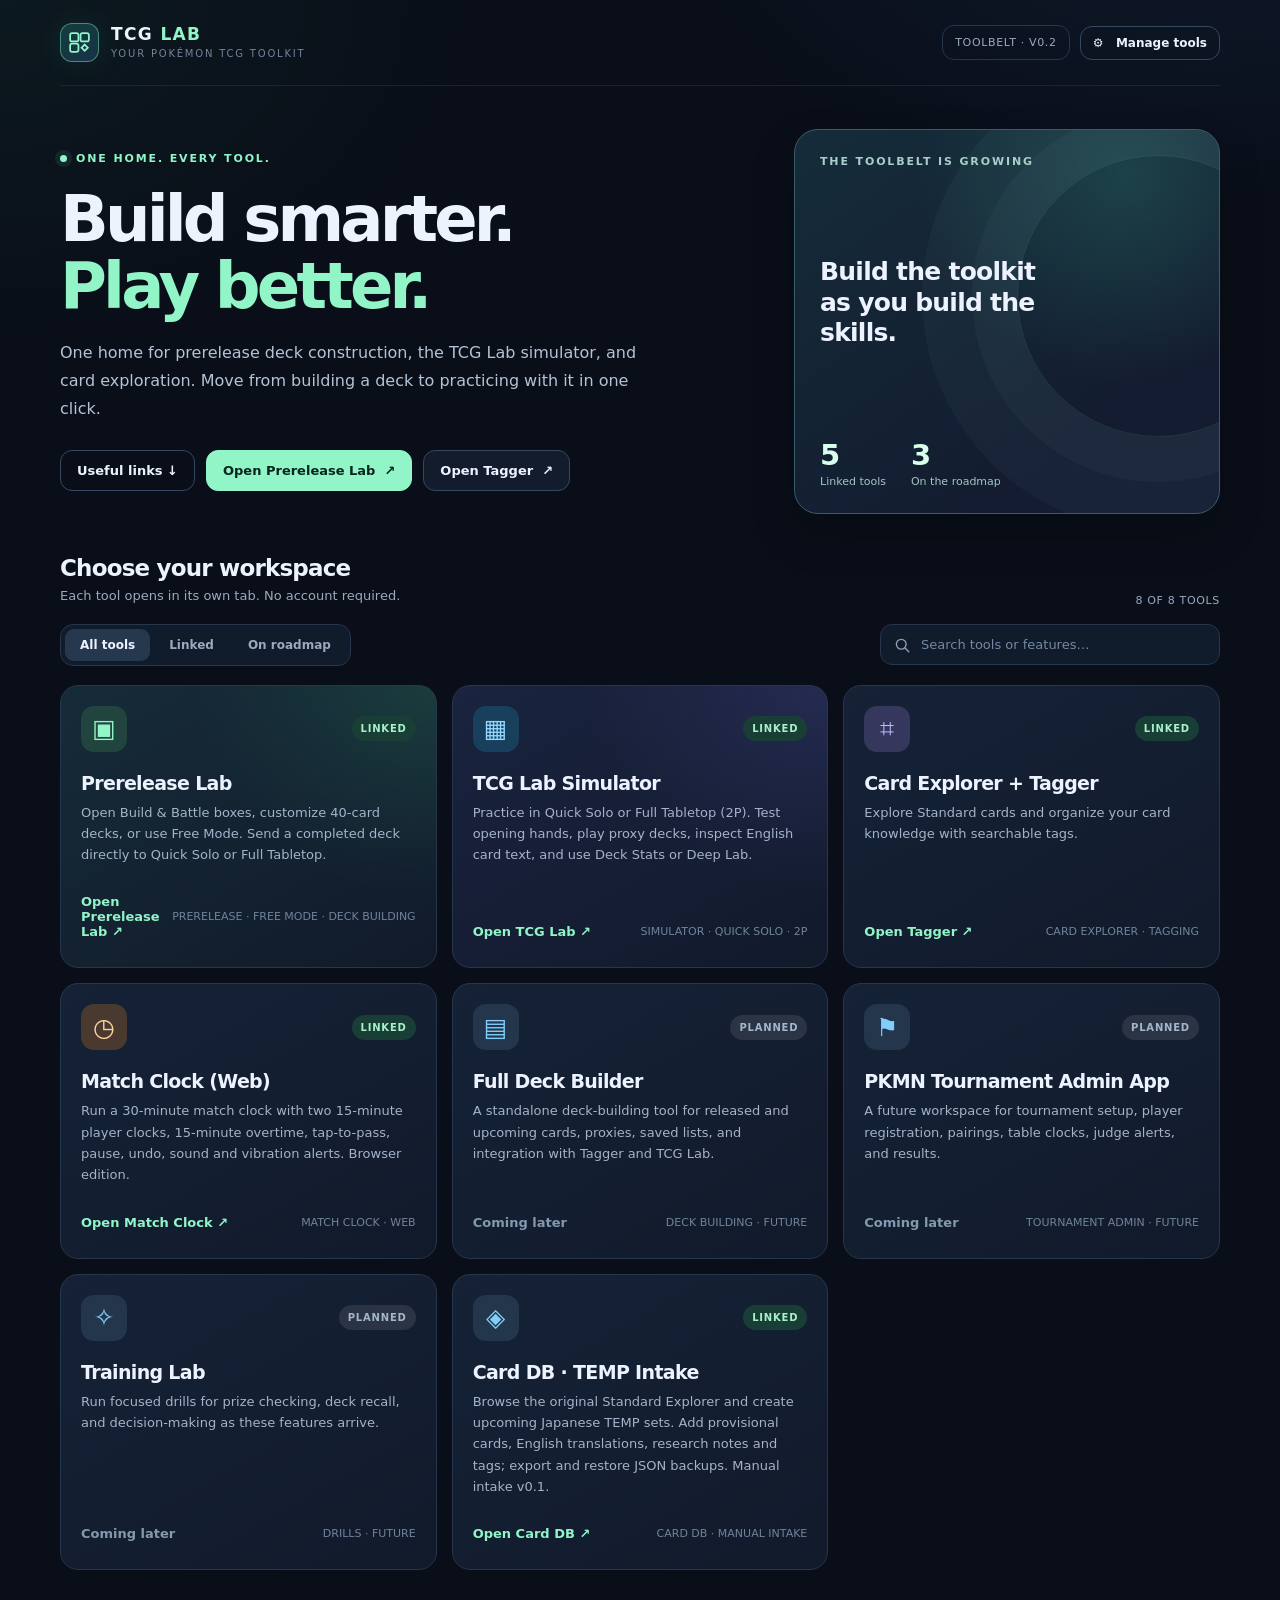
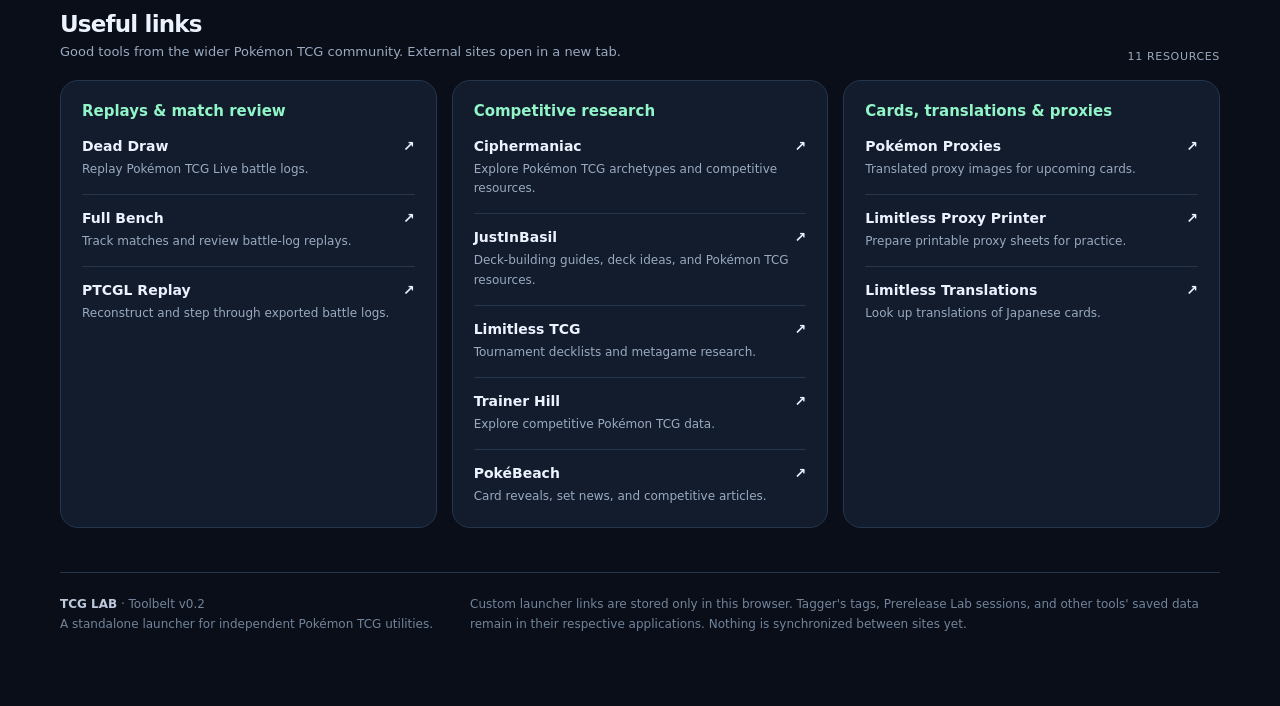
==== public/index.html @ 1ae7404b "Point Ciphermaniac useful link to homepage" ====
<!doctype html>
<html lang="en">
<head>
  <meta charset="utf-8"/>
  <meta name="viewport" content="width=device-width, initial-scale=1"/>
  <meta name="theme-color" content="#0a1120"/>
  <meta name="description" content="TCG Lab: one home for your Pokémon TCG tools."/>
  <title>TCG Lab — Toolbelt</title>
  <style>
    :root { color-scheme: dark; --bg:#090e18; --bg2:#0e1625; --surface:#121c2d; --surface2:#18253a; --line:#26364d; --line2:#344961; --text:#edf2ff; --muted:#9aaac0; --soft:#72849b; --mint:#91f5c7; --mint2:#43c99a; --violet:#afacff; --sky:#81cefc; --amber:#f1bd71; --r:18px; font-family: Inter, ui-sans-serif, system-ui,-apple-system,BlinkMacSystemFont,"Segoe UI",sans-serif; }
    *{box-sizing:border-box} html{scroll-behavior:smooth} body{margin:0; min-height:100vh; background:radial-gradient(900px 500px at 95% -5%, #20355a4a, transparent 65%), radial-gradient(700px 500px at 0 0, #173a3740, transparent 70%), var(--bg); color:var(--text)}
    button,input,a{font:inherit} button,a{-webkit-tap-highlight-color: transparent} a{text-decoration:none;color:inherit} button{cursor:pointer} :focus-visible{outline:3px solid #91f5c7;outline-offset:3px}
    .shell{max-width:1220px;margin:auto;padding:0 30px 72px}.topbar{display:flex;align-items:center;justify-content:space-between;gap:15px;border-bottom:1px solid #26364d88; padding:23px 0}.brand{display:flex;gap:12px;align-items:center}.brandmark{width:39px;height:39px;display:grid;place-items:center;border:1px solid #7ee9bd77; border-radius:12px;background:linear-gradient(145deg,#133d3d,#183146);box-shadow:0 0 32px #50e5b118;color:var(--mint)}.brandname{font-size:17px;font-weight:850;letter-spacing:.08em;line-height:1}.brandname b{color:var(--mint)}.brandsub{font-size:10px;color:var(--soft);letter-spacing:.18em;text-transform:uppercase;margin-top:5px}.headright{display:flex;align-items:center;gap:10px}.tiny{font-size:11px;letter-spacing:.06em;text-transform:uppercase;color:var(--muted)}.version{border:1px solid var(--line);padding:10px 12px;border-radius:12px}.btn{display:inline-flex;align-items:center;justify-content:center;gap:9px;padding:12px 16px;border-radius:12px;border:1px solid var(--line2);color:var(--text);background:var(--surface);font-weight:700;font-size:13px;transition:transform .16s,background .16s,border-color .16s}.btn:hover{transform:translateY(-1px);background:#1c3049;border-color:#58708e}.btn:active{transform:translateY(0)}.btn.primary{background:var(--mint);border-color:var(--mint);color:#08251e}.btn.primary:hover{background:#bcffdf}.btn.ghost{background:transparent}.btn.small{padding:9px 12px;font-size:12px}.btn:disabled{cursor:not-allowed;opacity:.45;transform:none}
    .hero{display:grid;grid-template-columns:1.25fr .75fr;gap:24px;align-items:stretch;margin:43px 0 33px}.hero-left{padding:23px 0}.eyebrow{display:flex;align-items:center;gap:9px;color:var(--mint);letter-spacing:.17em;font-weight:800;font-size:11px;text-transform:uppercase}.dot{width:7px;height:7px;border-radius:50%;background:var(--mint);box-shadow:0 0 0 5px #74ffb914}h1{font-size:clamp(37px,5vw,65px);font-weight:870;line-height:1.045;letter-spacing:-.06em;margin:21px 0 19px;max-width:730px}h1 .accent{color:var(--mint)}.lede{max-width:610px;font-size:16px;line-height:1.75;color:#b4c3d7;margin:0 0 27px}.hero-actions{display:flex;flex-wrap:wrap;gap:11px}.hero-card{position:relative;overflow:hidden;border-radius:24px;border:1px solid #3a5b6d;background:radial-gradient(circle at 78% 12%,#2c776b5c,transparent 44%),linear-gradient(145deg,#152c3a,#131c30 75%);min-height:265px; padding:25px;display:flex;flex-direction:column;justify-content:space-between;box-shadow:0 20px 45px #0000002f}.hero-card:before{content:"";position:absolute;right:-80px;top:25px;width:280px;height:280px;border:1px solid #9cfbc51c;border-radius:50%;box-shadow:0 0 0 45px #b4ffe408,0 0 0 95px #b4ffe408}.hero-card>*{position:relative}.m-label{font-size:11px;text-transform:uppercase;letter-spacing:.17em;font-weight:800;color:#a6d0c8}.hero-card-title{font-size:25px;line-height:1.22;font-weight:850;max-width:220px;letter-spacing:-.03em}.statrow{display:flex;gap:25px}.statnumber{font-size:29px;font-weight:850;color:#d7ffeb}.statcaption{font-size:11px;color:#a4c4c5;margin-top:3px}.section-head{display:flex;align-items:flex-end;justify-content:space-between;gap:15px;margin:41px 0 17px}.section-head h2{margin:0 0 5px;font-size:23px;letter-spacing:-.035em}.section-head p{margin:0;color:var(--muted);font-size:13px;line-height:1.6}.tools-controls{display:flex;align-items:center;justify-content:space-between;gap:12px;margin-bottom:19px}.tabs{display:flex;align-items:center;gap:4px;border:1px solid var(--line);border-radius:13px;padding:4px;background:#101b2b}.tab{border:0;background:transparent;padding:9px 15px;border-radius:9px;color:var(--muted);font-size:12px;font-weight:750}.tab.active{background:#26384e;color:var(--text)}.searchbox{width:min(340px,100%);position:relative}.searchbox svg{position:absolute;left:13px;top:12px;color:#8aa1b9}.searchbox input{width:100%;border:1px solid var(--line);background:#101b2b;border-radius:12px;color:var(--text);padding:12px 14px 12px 40px;outline:0;font-size:13px}.searchbox input:focus{border-color:#79ddba}.searchbox input::placeholder{color:#748aa2}
    .cards{display:grid;grid-template-columns:repeat(3,minmax(0,1fr));gap:15px}.tool{border:1px solid var(--line);background:linear-gradient(150deg,#152236,#111a2b);border-radius:18px;padding:20px;display:flex;flex-direction:column;min-height:258px;position:relative;overflow:hidden;transition:border-color .2s,transform .2s,box-shadow .2s}.tool:hover{transform:translateY(-2px);border-color:#45607f;box-shadow:0 20px 35px #03071240}.tool.live:first-child{background:radial-gradient(240px 210px at 100% 0,#20554880,transparent),linear-gradient(150deg,#162b38,#111a2b)}.tool.live:nth-child(2){background:radial-gradient(240px 210px at 100% 0,#32366c80,transparent),linear-gradient(150deg,#1a233f,#111a2b)}.topline{display:flex;align-items:center;justify-content:space-between}.tool-icon{font-size:25px;display:grid;place-items:center;width:46px;height:46px;border-radius:13px;background:#23364b;color:var(--sky)}.tool[data-id="prerelease"] .tool-icon{color:var(--mint);background:#21443e}.tool[data-id="tagger"] .tool-icon{color:#c2baff;background:#35375d}.tool[data-id="tabletop"] .tool-icon{color:#91d7ff;background:#183f5b}.tool[data-id="clock"] .tool-icon{color:#fbd39c;background:#49392f}.badge{font-size:10px;letter-spacing:.08em;font-weight:850;border-radius:100px;padding:7px 9px;text-transform:uppercase;white-space:nowrap;background:#2a3445;color:#a4b6ca}.badge.live{background:#193e36;color:#a7f0c9}.tool h3{font-size:19px;letter-spacing:-.035em;margin:20px 0 8px}.tool p{margin:0 0 21px;font-size:13px;line-height:1.64;color:#a4b3c9;flex:1}.tool-bottom{display:flex;align-items:center;justify-content:space-between;gap:10px}.tool-meta{font-size:11px;color:#6f839b;white-space:nowrap}.tool-link{display:inline-flex;align-items:center;gap:7px;font-size:13px;font-weight:800;color:var(--mint);border:0;background:transparent;padding:8px 0}.tool-link:hover{text-decoration:underline}.tool-link.disabled{color:#8599ae;cursor:default}.empty{padding:30px;border:1px dashed var(--line2);border-radius:16px;color:var(--muted);text-align:center;grid-column:1/-1}.foot{display:flex;justify-content:space-between;gap:15px;align-items:center;border-top:1px solid var(--line);margin-top:44px;padding-top:22px;color:var(--soft);font-size:12px;line-height:1.6}.foot strong{color:#bcc8db}.foot-note{max-width:750px}.notify{position:fixed;bottom:24px;left:50%;transform:translate(-50%,25px);padding:12px 17px;border:1px solid #638874;background:#163b34;box-shadow:0 15px 40px #0007;border-radius:12px;font-size:13px;color:#d7ffec;opacity:0;transition:.2s;pointer-events:none;z-index:10}.notify.on{opacity:1;transform:translate(-50%,0)}
    dialog{background:#142033;color:var(--text);border:1px solid #41526c;border-radius:22px;width:min(620px,calc(100vw - 34px));max-height:min(80vh,720px);overflow:auto;padding:0;box-shadow:0 30px 100px #000b}dialog::backdrop{background:#030a14b9;backdrop-filter:blur(4px)}.modal-head{display:flex;align-items:start;justify-content:space-between;padding:23px 23px 17px;border-bottom:1px solid var(--line)}.modal-head h2{font-size:22px;margin:0 0 7px}.modal-head p{font-size:12px;line-height:1.55;color:var(--muted);margin:0}.x{background:none;border:0;color:var(--muted);font-size:23px;line-height:1;padding:1px 6px}.fields{padding:20px 23px 12px;display:grid;gap:16px}.field label{display:block;color:#deebfa;font-weight:800;font-size:12px;margin-bottom:8px}.field input{width:100%;border:1px solid var(--line2);background:#0b1524;border-radius:10px;color:var(--text);padding:12px;font-size:13px}.field .hint{margin-top:7px;font-size:11px;color:#849bb3;line-height:1.5}.field-note{padding:12px;border-radius:10px;border:1px solid #415572;background:#1d2b43;color:#bdccdd;font-size:12px;line-height:1.6}.modal-foot{display:flex;align-items:center;justify-content:space-between;flex-wrap:wrap;gap:10px;padding:20px 23px 23px}.modal-actions{display:flex;gap:10px}.smallprint{font-size:11px;color:var(--muted)}.error{font-size:12px;color:#ffb5ab;display:none}.error.show{display:block}
    @media(max-width:900px){.hero{grid-template-columns:1fr}.hero-card{min-height:205px}.cards{grid-template-columns:repeat(2,minmax(0,1fr))}}@media(max-width:600px){.shell{padding:0 17px 45px}.topbar{padding:16px 0}.version{display:none}.hero{margin:28px 0 17px;gap:15px}.hero-left{padding:9px 0}.hero-card{min-height:180px}.lede{font-size:14px}.cards{grid-template-columns:1fr;gap:12px}.tool{min-height:200px}.tools-controls{align-items:stretch;flex-direction:column}.searchbox{width:100%}.tabs{justify-content:space-between}.tab{flex:1}.section-head{margin:28px 0 14px}.foot{flex-direction:column;align-items:flex-start}.headright>.btn{font-size:12px;padding:9px}.statrow{gap:38px}}
    @media(prefers-reduced-motion:reduce){*,*:before,*:after{scroll-behavior:auto!important;transition:none!important}}
  .resource-groups{display:grid;grid-template-columns:repeat(3,minmax(0,1fr));gap:15px}.resource-group{border:1px solid var(--line);border-radius:18px;background:var(--surface);padding:21px}.resource-group h3{margin:0 0 18px;font-size:15px;color:var(--mint)}.resource-group ul{list-style:none;padding:0;margin:0}.resource-group li+li{border-top:1px solid var(--line);margin-top:15px;padding-top:15px}.resource-group a{font-size:14px;font-weight:750;display:flex;justify-content:space-between;gap:12px}.resource-group a:hover{color:var(--mint);text-decoration:underline}.resource-group p{font-size:12px;line-height:1.6;color:var(--muted);margin:6px 0 0}@media(max-width:900px){.resource-groups{grid-template-columns:1fr}}html{scroll-padding-top:20px}
</style>
</head>
<body>
<main class="shell">
  <header class="topbar">
    <div class="brand"><div class="brandmark" aria-hidden="true"><svg width="25" height="25" viewBox="0 0 24 24" fill="none"><rect x="3" y="3" width="8" height="8" rx="2" stroke="currentColor" stroke-width="1.7"/><rect x="13" y="3" width="8" height="8" rx="2" stroke="currentColor" stroke-width="1.7"/><rect x="3" y="13" width="8" height="8" rx="2" stroke="currentColor" stroke-width="1.7"/><path d="m17 14 3 3-3 3-3-3z" stroke="currentColor" stroke-width="1.7"/></svg></div><div><div class="brandname">TCG <b>LAB</b></div><div class="brandsub">Your Pokémon TCG toolkit</div></div></div>
    <div class="headright"><span class="tiny version">Toolbelt · v0.2</span><button class="btn ghost small" id="manageBtn" type="button" aria-haspopup="dialog">⚙ &nbsp; Manage tools</button></div>
  </header>
  <section class="hero" aria-label="Welcome">
    <div class="hero-left"><div class="eyebrow"><span class="dot"></span> ONE HOME. EVERY TOOL.</div><h1>Build smarter.<br><span class="accent">Play better.</span></h1><p class="lede">One home for prerelease deck construction, the TCG Lab simulator, and card exploration. Move from building a deck to practicing with it in one click.</p><div class="hero-actions"><a class="btn ghost" href="#useful-links">Useful links ↓</a><a class="btn primary" id="primaryLink" href="https://prerelease-lab.pages.dev/" target="_blank" rel="noopener noreferrer">Open Prerelease Lab &nbsp;↗</a><a class="btn" id="secondaryLink" href="https://taggerv1.pages.dev/" target="_blank" rel="noopener noreferrer">Open Tagger &nbsp;↗</a></div></div>
    <div class="hero-card"><div class="m-label">The toolbelt is growing</div><div class="hero-card-title">Build the toolkit as you build the skills.</div><div class="statrow"><div><div class="statnumber" id="liveCount">5</div><div class="statcaption">Linked tools</div></div><div><div class="statnumber" id="plannedCount">3</div><div class="statcaption">On the roadmap</div></div></div></div>
  </section>
  <section id="tools" aria-label="Available tools">
    <div class="section-head"><div><h2>Choose your workspace</h2><p>Each tool opens in its own tab. No account required.</p></div><span class="tiny" id="listingCount">8 tools</span></div>
    <div class="tools-controls"><div class="tabs" role="group" aria-label="Filter tools"><button type="button" class="tab active" data-filter="all" aria-pressed="true">All tools</button><button type="button" class="tab" data-filter="linked" aria-pressed="false">Linked</button><button type="button" class="tab" data-filter="planned" aria-pressed="false">On roadmap</button></div><div class="searchbox"><svg width="18" height="18" viewBox="0 0 24 24" fill="none" aria-hidden="true"><circle cx="11" cy="11" r="6.5" stroke="currentColor" stroke-width="1.8"/><path d="m16 16 5 5" stroke="currentColor" stroke-width="1.8" stroke-linecap="round"/></svg><input id="search" type="search" placeholder="Search tools or features…" aria-label="Search tools"/></div></div>
    <div class="cards" id="cards" aria-live="polite"></div>
  </section>
<section id="useful-links" aria-labelledby="usefulLinksTitle">
<div class="section-head"><div><h2 id="usefulLinksTitle">Useful links</h2><p>Good tools from the wider Pokémon TCG community. External sites open in a new tab.</p></div><span class="tiny">11 resources</span></div>
<div class="resource-groups"><article class="resource-group"><h3>Replays &amp; match review</h3><ul><li><a href="https://deaddraw.app/" target="_blank" rel="noopener noreferrer">Dead Draw <span aria-hidden="true">↗</span></a><p>Replay Pokémon TCG Live battle logs.</p></li><li><a href="https://fullbench.gg/" target="_blank" rel="noopener noreferrer">Full Bench <span aria-hidden="true">↗</span></a><p>Track matches and review battle-log replays.</p></li><li><a href="https://www.ptcglreplay.com/" target="_blank" rel="noopener noreferrer">PTCGL Replay <span aria-hidden="true">↗</span></a><p>Reconstruct and step through exported battle logs.</p></li></ul></article><article class="resource-group"><h3>Competitive research</h3><ul><li><a href="https://ciphermaniac.com/" target="_blank" rel="noopener noreferrer">Ciphermaniac <span aria-hidden="true">↗</span></a><p>Explore Pokémon TCG archetypes and competitive resources.</p></li><li><a href="https://www.justinbasil.com/" target="_blank" rel="noopener noreferrer">JustInBasil <span aria-hidden="true">↗</span></a><p>Deck-building guides, deck ideas, and Pokémon TCG resources.</p></li><li><a href="https://limitlesstcg.com/decks" target="_blank" rel="noopener noreferrer">Limitless TCG <span aria-hidden="true">↗</span></a><p>Tournament decklists and metagame research.</p></li><li><a href="https://www.trainerhill.com/" target="_blank" rel="noopener noreferrer">Trainer Hill <span aria-hidden="true">↗</span></a><p>Explore competitive Pokémon TCG data.</p></li><li><a href="https://www.pokebeach.com/" target="_blank" rel="noopener noreferrer">PokéBeach <span aria-hidden="true">↗</span></a><p>Card reveals, set news, and competitive articles.</p></li></ul></article><article class="resource-group"><h3>Cards, translations &amp; proxies</h3><ul><li><a href="https://pokemonproxies.com/" target="_blank" rel="noopener noreferrer">Pokémon Proxies <span aria-hidden="true">↗</span></a><p>Translated proxy images for upcoming cards.</p></li><li><a href="https://limitlesstcg.com/tools/proxies" target="_blank" rel="noopener noreferrer">Limitless Proxy Printer <span aria-hidden="true">↗</span></a><p>Prepare printable proxy sheets for practice.</p></li><li><a href="https://limitlesstcg.com/translations" target="_blank" rel="noopener noreferrer">Limitless Translations <span aria-hidden="true">↗</span></a><p>Look up translations of Japanese cards.</p></li></ul></article></div>
</section>
  <footer class="foot"><div><strong>TCG LAB</strong> · Toolbelt v0.2<br>A standalone launcher for independent Pokémon TCG utilities.</div><div class="foot-note">Custom launcher links are stored only in this browser. Tagger's tags, Prerelease Lab sessions, and other tools' saved data remain in their respective applications. Nothing is synchronized between sites yet.</div></footer>
</main>
<dialog id="manageDialog" aria-labelledby="dialogTitle"><div class="modal-head"><div><h2 id="dialogTitle">Manage tool links</h2><p>Connect new tools whenever they're deployed. These settings are saved in this browser only.</p></div><button class="x" id="closeDialog" type="button" aria-label="Close dialog">×</button></div><form id="manageForm"><div class="fields" id="formFields"></div><div class="modal-foot"><div class="smallprint">Changes affect this browser's toolbelt only.</div><div class="modal-actions"><button type="button" class="btn" id="cancelDialog">Cancel</button><button type="submit" class="btn primary">Save links</button></div></div></form></dialog>
<div class="notify" id="toast" role="status" aria-live="polite"></div>
<script>
(()=>{'use strict';
const tools=[
{id:'prerelease',name:'Prerelease Lab',desc:'Open Build & Battle boxes, customize 40-card decks, or use Free Mode. Send a completed deck directly to Quick Solo or Full Tabletop.',meta:'PRERELEASE · FREE MODE · DECK BUILDING',icon:'▣',url:'https://prerelease-lab.pages.dev/',cta:'Open Prerelease Lab',keywords:'prerelease draft packs build battle boosters 40 60 free mode customize deck simulator'},
{id:'tabletop',name:'TCG Lab Simulator',desc:'Practice in Quick Solo or Full Tabletop (2P). Test opening hands, play proxy decks, inspect English card text, and use Deck Stats or Deep Lab.',meta:'SIMULATOR · QUICK SOLO · 2P',icon:'▦',url:'https://prerelease-lab.pages.dev/simulator.html',cta:'Open TCG Lab',keywords:'solo tabletop multiplayer two player 2P simulator prizes sequencing proxy practice deck stats deep lab'},
{id:'tagger',name:'Card Explorer + Tagger',desc:'Explore Standard cards and organize your card knowledge with searchable tags.',meta:'CARD EXPLORER · TAGGING',icon:'⌗',url:'https://taggerv1.pages.dev/',cta:'Open Tagger',keywords:'tags card database standard knowledge browse'},
{id:'clock',name:'Match Clock (Web)',desc:'Run a 30-minute match clock with two 15-minute player clocks, 15-minute overtime, tap-to-pass, pause, undo, sound and vibration alerts. Browser edition.',meta:'MATCH CLOCK · WEB',icon:'◷',url:'https://mute-dust-0d50.forcoin99.workers.dev/clock.html',cta:'Open Match Clock',keywords:'pokemon match time timer clock tournament turns overtime web'},
{id:'deckbuilder',name:'Full Deck Builder',desc:'A standalone deck-building tool for released and upcoming cards, proxies, saved lists, and integration with Tagger and TCG Lab.',meta:'DECK BUILDING · FUTURE',icon:'▤',url:'',cta:'Open Deck Builder',keywords:'decks build import export 60 proxy future sets'},
{id:'tournament-admin',name:'PKMN Tournament Admin App',desc:'A future workspace for tournament setup, player registration, pairings, table clocks, judge alerts, and results.',meta:'TOURNAMENT ADMIN · FUTURE',icon:'⚑',url:'',cta:'Open Tournament Admin',keywords:'pokemon pkmn tournament admin organizer registration players pairings rounds tables judge clock standings results'},
{id:'training',name:'Training Lab',desc:'Run focused drills for prize checking, deck recall, and decision-making as these features arrive.',meta:'DRILLS · FUTURE',icon:'✧',url:'',cta:'Open Training Lab',keywords:'prize checking drills deck recall practice'},
{id:'release',name:'Card DB · TEMP Intake',desc:'Browse the original Standard Explorer and create upcoming Japanese TEMP sets. Add provisional cards, English translations, research notes and tags; export and restore JSON backups. Manual intake v0.1.',meta:'CARD DB · MANUAL INTAKE',icon:'◈',url:'https://mute-dust-0d50.forcoin99.workers.dev/card-db.html',cta:'Open Card DB',keywords:'new cards Japanese upcoming leaked releases card database temp set translation notes meta research'}
];
const storeKey='tcg-lab-toolbelt-links-v1';const $=id=>document.getElementById(id);
let filter='all',term='',overrides={};
function safeUrl(value){const s=String(value||'').trim();if(!s)return '';try{const u=new URL(s);return (u.protocol==='https:'||u.protocol==='http:')?u.href:null}catch{return null}}
try{const raw=JSON.parse(localStorage.getItem(storeKey)||'{}');if(raw&&typeof raw==='object'&&!Array.isArray(raw))for(const tool of tools)if(Object.hasOwn(raw,tool.id)){const v=safeUrl(raw[tool.id]);if(v!==null&&!(v===''&&tool.url))overrides[tool.id]=v}}catch{}
function urlFor(t){return Object.hasOwn(overrides,t.id)?overrides[t.id]:t.url}
function toast(msg){const el=$('toast');el.textContent=msg;el.classList.add('on');clearTimeout(toast.t);toast.t=setTimeout(()=>el.classList.remove('on'),3000)}
function make(tag,cls,txt){let el=document.createElement(tag);if(cls)el.className=cls;if(txt!==undefined)el.textContent=txt;return el}
function render(){let linked=tools.filter(t=>!!urlFor(t)).length;$('liveCount').textContent=linked;$('plannedCount').textContent=tools.length-linked;const list=tools.filter(t=>(filter==='all'||(filter==='linked')===!!urlFor(t))&&(t.name+' '+t.desc+' '+t.keywords).toLowerCase().includes(term));$('listingCount').textContent=`${list.length} of ${tools.length} tools`;
const cards=$('cards');cards.replaceChildren();if(!list.length){cards.appendChild(make('div','empty','No tools match your search.'));return}
for(const t of list){let url=urlFor(t),live=!!url;let card=make('article','tool'+(live?' live':''));card.dataset.id=t.id;let top=make('div','topline');top.append(make('div','tool-icon',t.icon),make('span','badge'+(live?' live':''),live?'LINKED':'PLANNED'));let title=make('h3','',t.name),desc=make('p','',t.desc),bottom=make('div','tool-bottom');let action=make(live?'a':'span','tool-link'+(live?'':' disabled'),live?t.cta+' ↗':'Coming later');if(live){action.href=url;action.target='_blank';action.rel='noopener noreferrer';}bottom.append(action,make('span','tool-meta',t.meta));card.append(top,title,desc,bottom);cards.append(card)}
for(const id of ['prerelease','tagger']){const t=tools.find(t=>t.id===id);const a=$(id==='prerelease'?'primaryLink':'secondaryLink');const u=urlFor(t);a.href=u||'#';a.style.display=u?'inline-flex':'none';}
}
$('search').addEventListener('input',e=>{term=e.target.value.trim().toLowerCase();render()});
document.querySelectorAll('[data-filter]').forEach(b=>b.addEventListener('click',()=>{filter=b.dataset.filter;document.querySelectorAll('[data-filter]').forEach(x=>{const active=x===b;x.classList.toggle('active',active);x.setAttribute('aria-pressed',String(active))});render()}));
function openManage(){const fields=$('formFields');fields.replaceChildren();for(const t of tools){const f=make('div','field');const lbl=make('label','',t.name);lbl.htmlFor='link-'+t.id;const inp=make('input');inp.id='link-'+t.id;inp.name=t.id;inp.type='url';inp.placeholder='https://…';inp.autocomplete='off';inp.value=urlFor(t);const hint=make('div','hint',t.id==='prerelease'||t.id==='tagger'?'Current link already provided. Leave as-is to keep using it.':'Leave blank until this tool is deployed.');f.append(lbl,inp,hint);fields.append(f)}const note=make('div','field-note','This is only a launcher. Changing a URL here does not move Tagger tags, decks, or any other app data. Keep backups in the original tool.');fields.append(note);const error=make('div','error');error.id='formError';fields.append(error);$('manageDialog').showModal()}
$('manageBtn').addEventListener('click',openManage);function close(){ $('manageDialog').close() }$('closeDialog').onclick=close;$('cancelDialog').onclick=close;$('manageDialog').addEventListener('click',e=>{if(e.target===$('manageDialog'))close()});
$('manageForm').addEventListener('submit',e=>{e.preventDefault();let out={};for(const t of tools){let val=safeUrl($('link-'+t.id).value);if(val===null){const el=$('formError');el.textContent='Enter a valid http:// or https:// URL for '+t.name;el.classList.add('show');$('link-'+t.id).focus();return}out[t.id]=val}overrides=out;try{localStorage.setItem(storeKey,JSON.stringify(out));toast('Tool links saved in this browser.')}catch{toast('Browser storage unavailable; links work until refresh.')}close();render()});
render();
})();
</script>
</body>
</html>
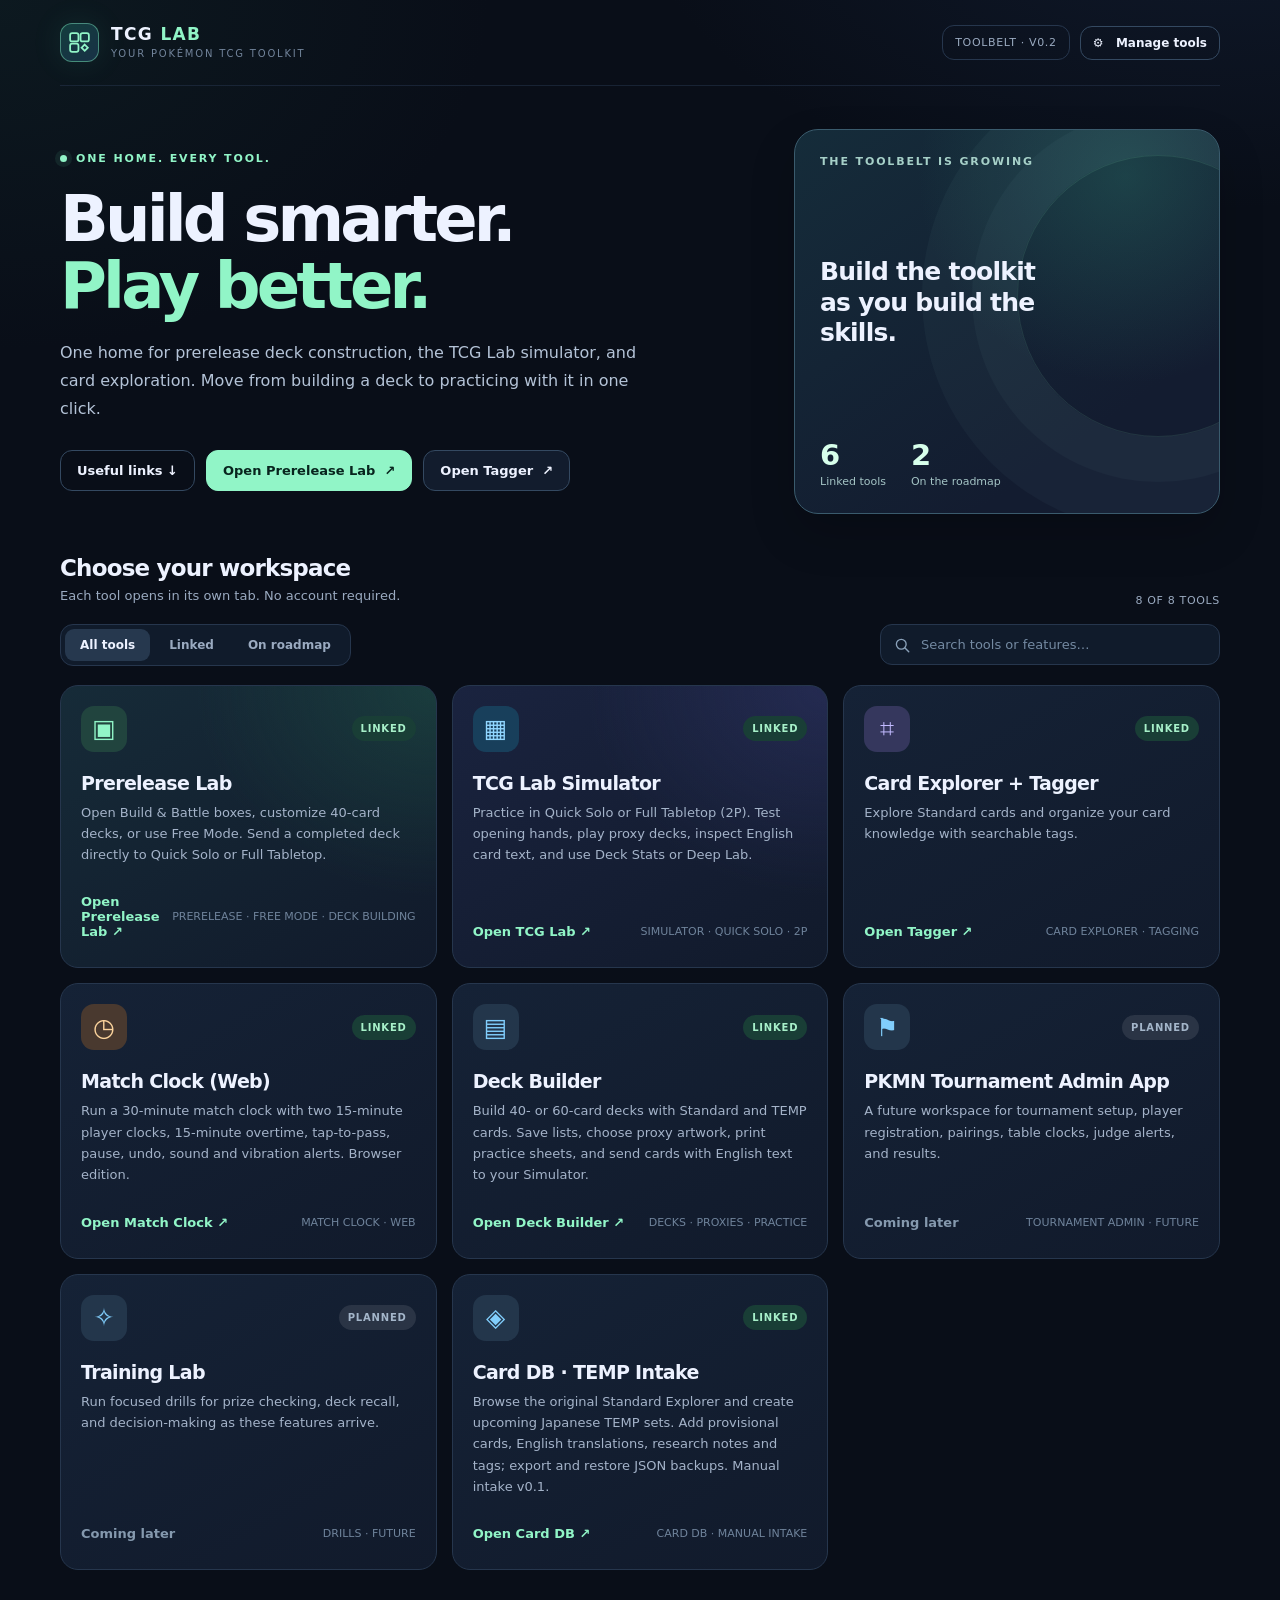
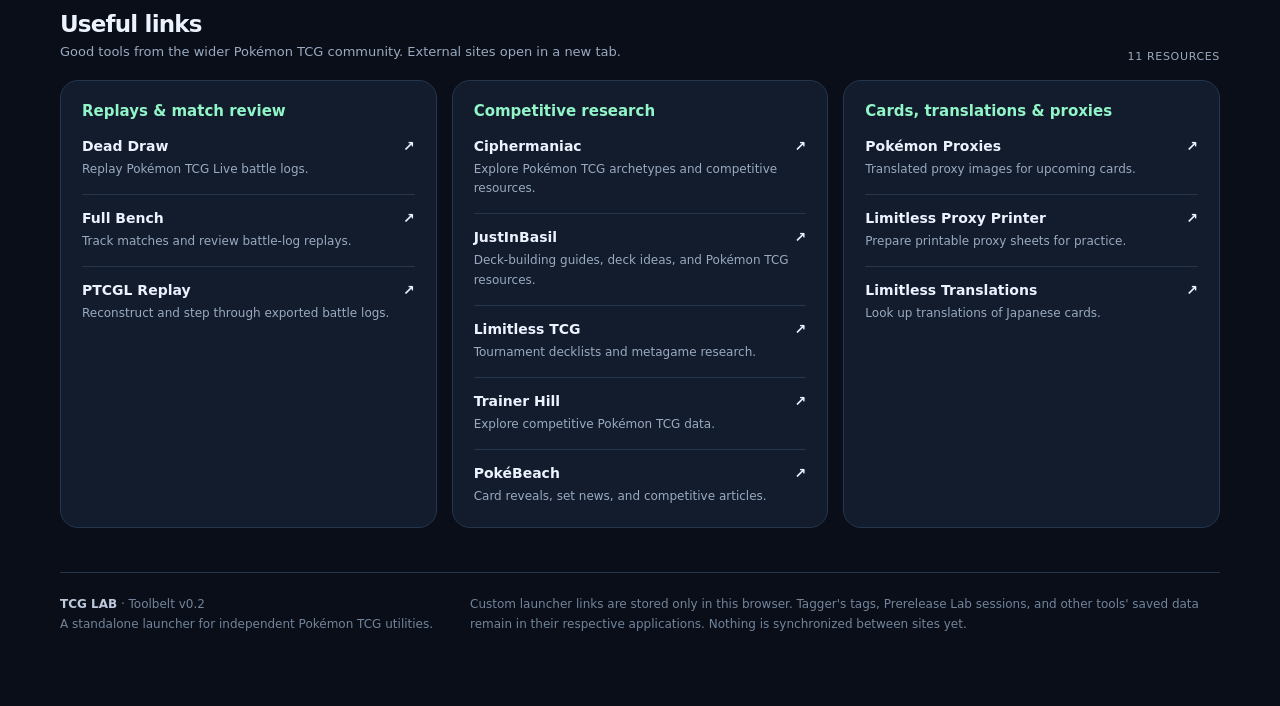
==== commit a3daf977: "Build Deck Builder with shared Card DB, proxy decks, save/restore, printing and Simulator transfer" ====
--- a/public/index.html
+++ b/public/index.html
@@ -49,7 +49,7 @@
 {id:'tabletop',name:'TCG Lab Simulator',desc:'Practice in Quick Solo or Full Tabletop (2P). Test opening hands, play proxy decks, inspect English card text, and use Deck Stats or Deep Lab.',meta:'SIMULATOR · QUICK SOLO · 2P',icon:'▦',url:'https://prerelease-lab.pages.dev/simulator.html',cta:'Open TCG Lab',keywords:'solo tabletop multiplayer two player 2P simulator prizes sequencing proxy practice deck stats deep lab'},
 {id:'tagger',name:'Card Explorer + Tagger',desc:'Explore Standard cards and organize your card knowledge with searchable tags.',meta:'CARD EXPLORER · TAGGING',icon:'⌗',url:'https://taggerv1.pages.dev/',cta:'Open Tagger',keywords:'tags card database standard knowledge browse'},
 {id:'clock',name:'Match Clock (Web)',desc:'Run a 30-minute match clock with two 15-minute player clocks, 15-minute overtime, tap-to-pass, pause, undo, sound and vibration alerts. Browser edition.',meta:'MATCH CLOCK · WEB',icon:'◷',url:'https://mute-dust-0d50.forcoin99.workers.dev/clock.html',cta:'Open Match Clock',keywords:'pokemon match time timer clock tournament turns overtime web'},
-{id:'deckbuilder',name:'Full Deck Builder',desc:'A standalone deck-building tool for released and upcoming cards, proxies, saved lists, and integration with Tagger and TCG Lab.',meta:'DECK BUILDING · FUTURE',icon:'▤',url:'',cta:'Open Deck Builder',keywords:'decks build import export 60 proxy future sets'},
+{id:'deckbuilder',name:'Deck Builder',desc:'Build 40- or 60-card decks with Standard and TEMP cards. Save lists, choose proxy artwork, print practice sheets, and send cards with English text to your Simulator.',meta:'DECKS · PROXIES · PRACTICE',icon:'▤',url:'https://mute-dust-0d50.forcoin99.workers.dev/deck-builder.html',cta:'Open Deck Builder',keywords:'decks build import export save 40 60 proxy future sets simulator practice print'},
 {id:'tournament-admin',name:'PKMN Tournament Admin App',desc:'A future workspace for tournament setup, player registration, pairings, table clocks, judge alerts, and results.',meta:'TOURNAMENT ADMIN · FUTURE',icon:'⚑',url:'',cta:'Open Tournament Admin',keywords:'pokemon pkmn tournament admin organizer registration players pairings rounds tables judge clock standings results'},
 {id:'training',name:'Training Lab',desc:'Run focused drills for prize checking, deck recall, and decision-making as these features arrive.',meta:'DRILLS · FUTURE',icon:'✧',url:'',cta:'Open Training Lab',keywords:'prize checking drills deck recall practice'},
 {id:'release',name:'Card DB · TEMP Intake',desc:'Browse the original Standard Explorer and create upcoming Japanese TEMP sets. Add provisional cards, English translations, research notes and tags; export and restore JSON backups. Manual intake v0.1.',meta:'CARD DB · MANUAL INTAKE',icon:'◈',url:'https://mute-dust-0d50.forcoin99.workers.dev/card-db.html',cta:'Open Card DB',keywords:'new cards Japanese upcoming leaked releases card database temp set translation notes meta research'}
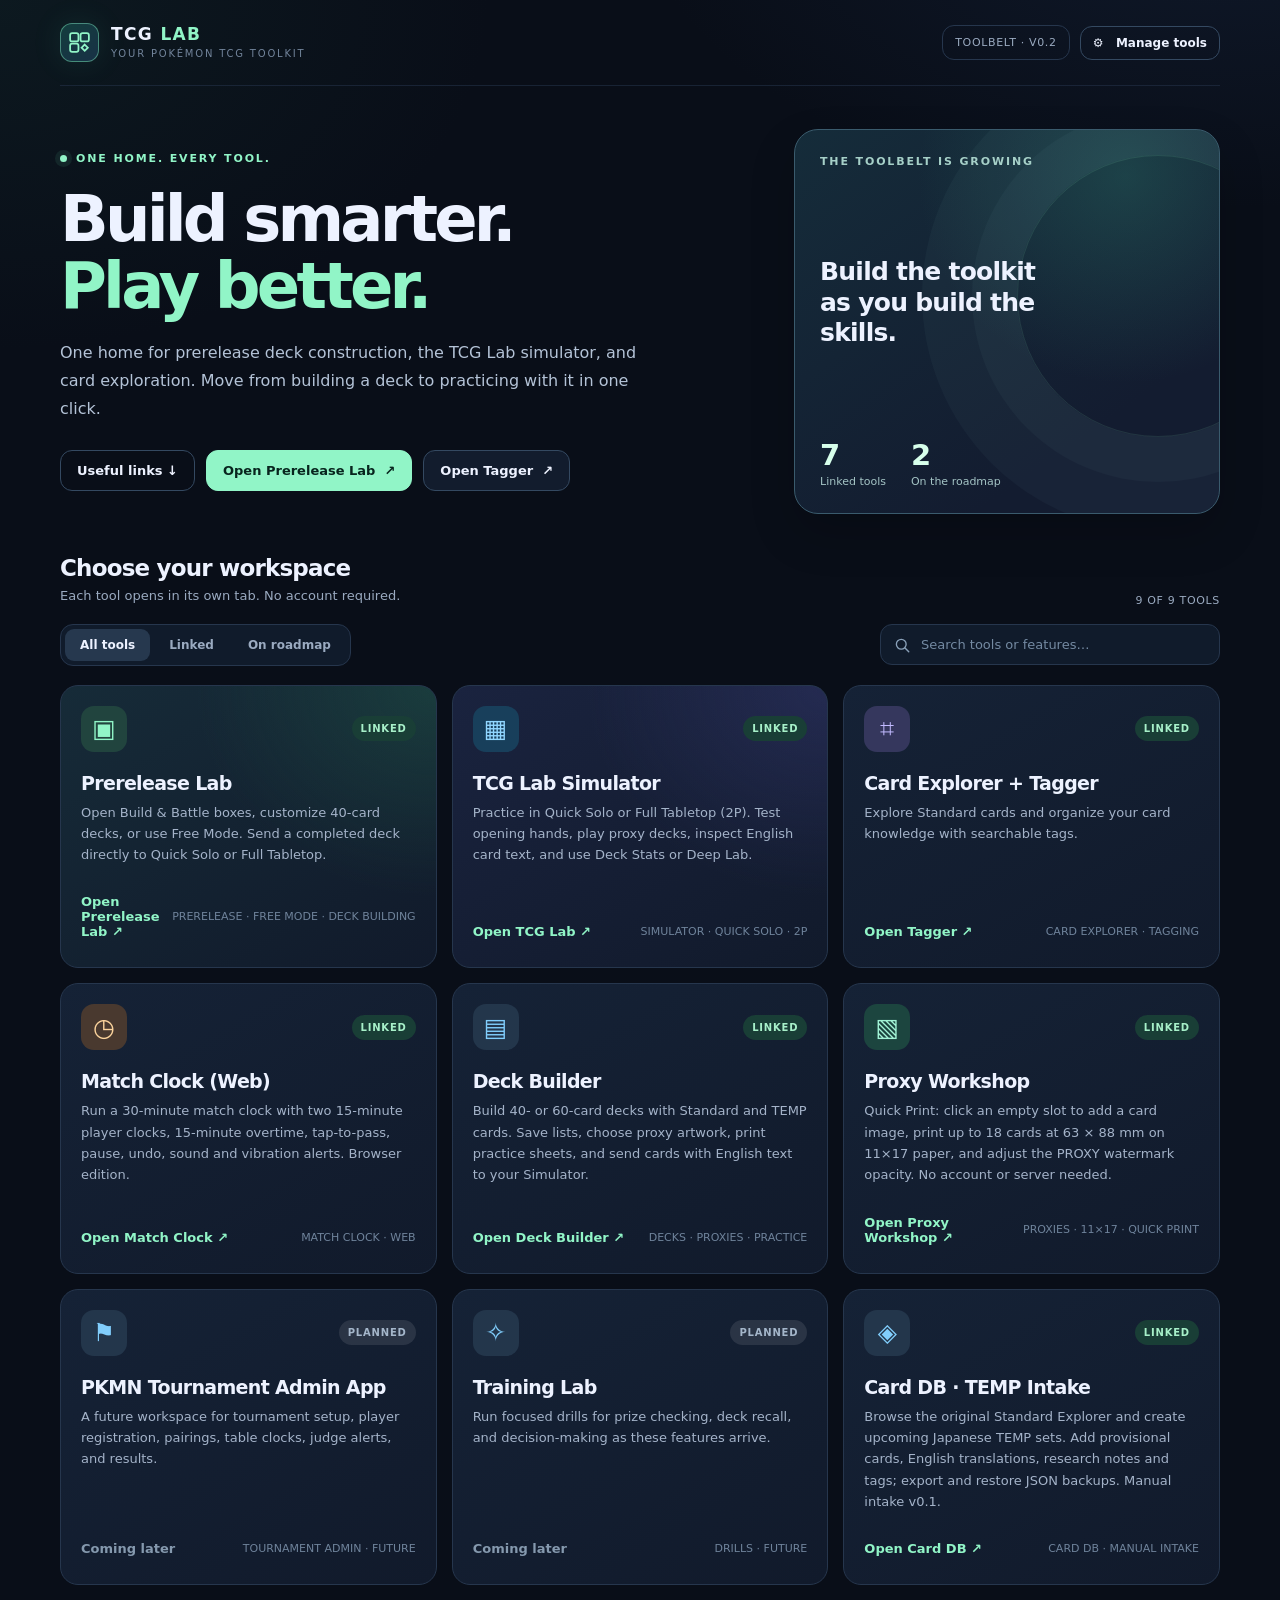
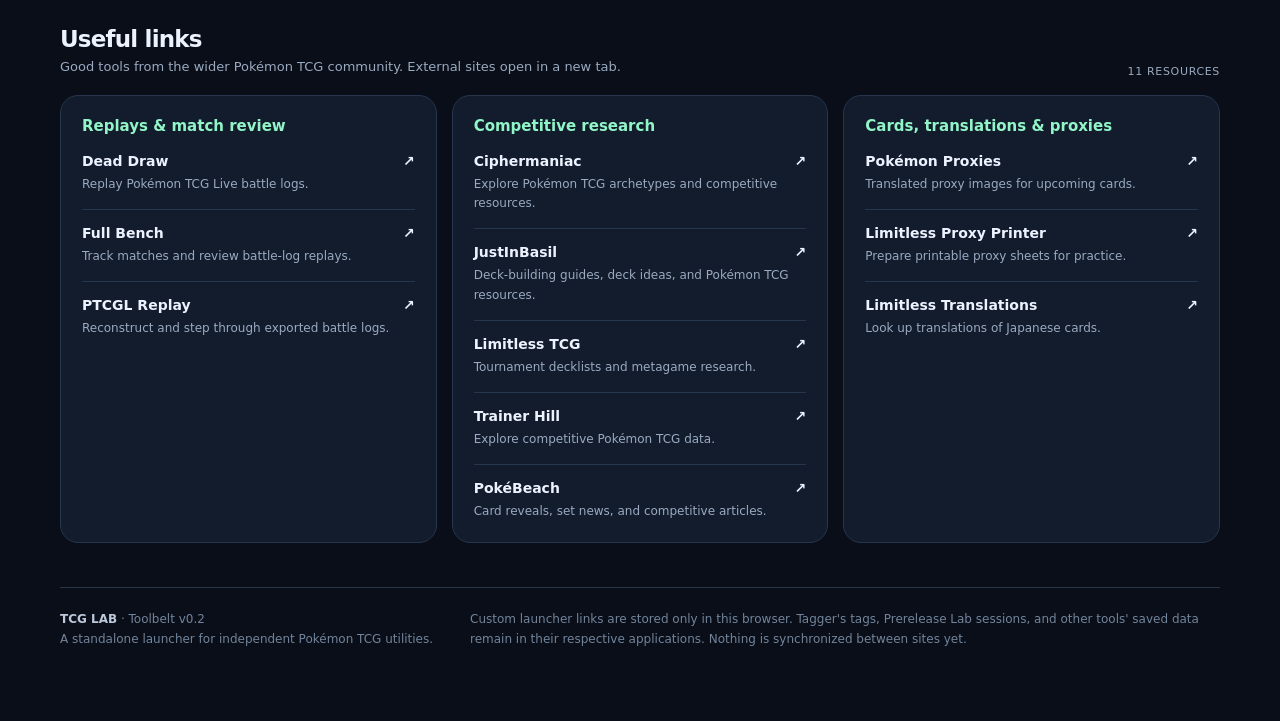
==== commit ae2bff31: "feat(toolbelt): link local Proxy Workshop from launcher" ====
--- a/public/index.html
+++ b/public/index.html
@@ -12,7 +12,7 @@
     button,input,a{font:inherit} button,a{-webkit-tap-highlight-color: transparent} a{text-decoration:none;color:inherit} button{cursor:pointer} :focus-visible{outline:3px solid #91f5c7;outline-offset:3px}
     .shell{max-width:1220px;margin:auto;padding:0 30px 72px}.topbar{display:flex;align-items:center;justify-content:space-between;gap:15px;border-bottom:1px solid #26364d88; padding:23px 0}.brand{display:flex;gap:12px;align-items:center}.brandmark{width:39px;height:39px;display:grid;place-items:center;border:1px solid #7ee9bd77; border-radius:12px;background:linear-gradient(145deg,#133d3d,#183146);box-shadow:0 0 32px #50e5b118;color:var(--mint)}.brandname{font-size:17px;font-weight:850;letter-spacing:.08em;line-height:1}.brandname b{color:var(--mint)}.brandsub{font-size:10px;color:var(--soft);letter-spacing:.18em;text-transform:uppercase;margin-top:5px}.headright{display:flex;align-items:center;gap:10px}.tiny{font-size:11px;letter-spacing:.06em;text-transform:uppercase;color:var(--muted)}.version{border:1px solid var(--line);padding:10px 12px;border-radius:12px}.btn{display:inline-flex;align-items:center;justify-content:center;gap:9px;padding:12px 16px;border-radius:12px;border:1px solid var(--line2);color:var(--text);background:var(--surface);font-weight:700;font-size:13px;transition:transform .16s,background .16s,border-color .16s}.btn:hover{transform:translateY(-1px);background:#1c3049;border-color:#58708e}.btn:active{transform:translateY(0)}.btn.primary{background:var(--mint);border-color:var(--mint);color:#08251e}.btn.primary:hover{background:#bcffdf}.btn.ghost{background:transparent}.btn.small{padding:9px 12px;font-size:12px}.btn:disabled{cursor:not-allowed;opacity:.45;transform:none}
     .hero{display:grid;grid-template-columns:1.25fr .75fr;gap:24px;align-items:stretch;margin:43px 0 33px}.hero-left{padding:23px 0}.eyebrow{display:flex;align-items:center;gap:9px;color:var(--mint);letter-spacing:.17em;font-weight:800;font-size:11px;text-transform:uppercase}.dot{width:7px;height:7px;border-radius:50%;background:var(--mint);box-shadow:0 0 0 5px #74ffb914}h1{font-size:clamp(37px,5vw,65px);font-weight:870;line-height:1.045;letter-spacing:-.06em;margin:21px 0 19px;max-width:730px}h1 .accent{color:var(--mint)}.lede{max-width:610px;font-size:16px;line-height:1.75;color:#b4c3d7;margin:0 0 27px}.hero-actions{display:flex;flex-wrap:wrap;gap:11px}.hero-card{position:relative;overflow:hidden;border-radius:24px;border:1px solid #3a5b6d;background:radial-gradient(circle at 78% 12%,#2c776b5c,transparent 44%),linear-gradient(145deg,#152c3a,#131c30 75%);min-height:265px; padding:25px;display:flex;flex-direction:column;justify-content:space-between;box-shadow:0 20px 45px #0000002f}.hero-card:before{content:"";position:absolute;right:-80px;top:25px;width:280px;height:280px;border:1px solid #9cfbc51c;border-radius:50%;box-shadow:0 0 0 45px #b4ffe408,0 0 0 95px #b4ffe408}.hero-card>*{position:relative}.m-label{font-size:11px;text-transform:uppercase;letter-spacing:.17em;font-weight:800;color:#a6d0c8}.hero-card-title{font-size:25px;line-height:1.22;font-weight:850;max-width:220px;letter-spacing:-.03em}.statrow{display:flex;gap:25px}.statnumber{font-size:29px;font-weight:850;color:#d7ffeb}.statcaption{font-size:11px;color:#a4c4c5;margin-top:3px}.section-head{display:flex;align-items:flex-end;justify-content:space-between;gap:15px;margin:41px 0 17px}.section-head h2{margin:0 0 5px;font-size:23px;letter-spacing:-.035em}.section-head p{margin:0;color:var(--muted);font-size:13px;line-height:1.6}.tools-controls{display:flex;align-items:center;justify-content:space-between;gap:12px;margin-bottom:19px}.tabs{display:flex;align-items:center;gap:4px;border:1px solid var(--line);border-radius:13px;padding:4px;background:#101b2b}.tab{border:0;background:transparent;padding:9px 15px;border-radius:9px;color:var(--muted);font-size:12px;font-weight:750}.tab.active{background:#26384e;color:var(--text)}.searchbox{width:min(340px,100%);position:relative}.searchbox svg{position:absolute;left:13px;top:12px;color:#8aa1b9}.searchbox input{width:100%;border:1px solid var(--line);background:#101b2b;border-radius:12px;color:var(--text);padding:12px 14px 12px 40px;outline:0;font-size:13px}.searchbox input:focus{border-color:#79ddba}.searchbox input::placeholder{color:#748aa2}
-    .cards{display:grid;grid-template-columns:repeat(3,minmax(0,1fr));gap:15px}.tool{border:1px solid var(--line);background:linear-gradient(150deg,#152236,#111a2b);border-radius:18px;padding:20px;display:flex;flex-direction:column;min-height:258px;position:relative;overflow:hidden;transition:border-color .2s,transform .2s,box-shadow .2s}.tool:hover{transform:translateY(-2px);border-color:#45607f;box-shadow:0 20px 35px #03071240}.tool.live:first-child{background:radial-gradient(240px 210px at 100% 0,#20554880,transparent),linear-gradient(150deg,#162b38,#111a2b)}.tool.live:nth-child(2){background:radial-gradient(240px 210px at 100% 0,#32366c80,transparent),linear-gradient(150deg,#1a233f,#111a2b)}.topline{display:flex;align-items:center;justify-content:space-between}.tool-icon{font-size:25px;display:grid;place-items:center;width:46px;height:46px;border-radius:13px;background:#23364b;color:var(--sky)}.tool[data-id="prerelease"] .tool-icon{color:var(--mint);background:#21443e}.tool[data-id="tagger"] .tool-icon{color:#c2baff;background:#35375d}.tool[data-id="tabletop"] .tool-icon{color:#91d7ff;background:#183f5b}.tool[data-id="clock"] .tool-icon{color:#fbd39c;background:#49392f}.badge{font-size:10px;letter-spacing:.08em;font-weight:850;border-radius:100px;padding:7px 9px;text-transform:uppercase;white-space:nowrap;background:#2a3445;color:#a4b6ca}.badge.live{background:#193e36;color:#a7f0c9}.tool h3{font-size:19px;letter-spacing:-.035em;margin:20px 0 8px}.tool p{margin:0 0 21px;font-size:13px;line-height:1.64;color:#a4b3c9;flex:1}.tool-bottom{display:flex;align-items:center;justify-content:space-between;gap:10px}.tool-meta{font-size:11px;color:#6f839b;white-space:nowrap}.tool-link{display:inline-flex;align-items:center;gap:7px;font-size:13px;font-weight:800;color:var(--mint);border:0;background:transparent;padding:8px 0}.tool-link:hover{text-decoration:underline}.tool-link.disabled{color:#8599ae;cursor:default}.empty{padding:30px;border:1px dashed var(--line2);border-radius:16px;color:var(--muted);text-align:center;grid-column:1/-1}.foot{display:flex;justify-content:space-between;gap:15px;align-items:center;border-top:1px solid var(--line);margin-top:44px;padding-top:22px;color:var(--soft);font-size:12px;line-height:1.6}.foot strong{color:#bcc8db}.foot-note{max-width:750px}.notify{position:fixed;bottom:24px;left:50%;transform:translate(-50%,25px);padding:12px 17px;border:1px solid #638874;background:#163b34;box-shadow:0 15px 40px #0007;border-radius:12px;font-size:13px;color:#d7ffec;opacity:0;transition:.2s;pointer-events:none;z-index:10}.notify.on{opacity:1;transform:translate(-50%,0)}
+    .cards{display:grid;grid-template-columns:repeat(3,minmax(0,1fr));gap:15px}.tool{border:1px solid var(--line);background:linear-gradient(150deg,#152236,#111a2b);border-radius:18px;padding:20px;display:flex;flex-direction:column;min-height:258px;position:relative;overflow:hidden;transition:border-color .2s,transform .2s,box-shadow .2s}.tool:hover{transform:translateY(-2px);border-color:#45607f;box-shadow:0 20px 35px #03071240}.tool.live:first-child{background:radial-gradient(240px 210px at 100% 0,#20554880,transparent),linear-gradient(150deg,#162b38,#111a2b)}.tool.live:nth-child(2){background:radial-gradient(240px 210px at 100% 0,#32366c80,transparent),linear-gradient(150deg,#1a233f,#111a2b)}.topline{display:flex;align-items:center;justify-content:space-between}.tool-icon{font-size:25px;display:grid;place-items:center;width:46px;height:46px;border-radius:13px;background:#23364b;color:var(--sky)}.tool[data-id="prerelease"] .tool-icon{color:var(--mint);background:#21443e}.tool[data-id="tagger"] .tool-icon{color:#c2baff;background:#35375d}.tool[data-id="tabletop"] .tool-icon{color:#91d7ff;background:#183f5b}.tool[data-id="clock"] .tool-icon{color:#fbd39c;background:#49392f}.tool[data-id="proxy"] .tool-icon{color:#a3f4d6;background:#1c453f}.badge{font-size:10px;letter-spacing:.08em;font-weight:850;border-radius:100px;padding:7px 9px;text-transform:uppercase;white-space:nowrap;background:#2a3445;color:#a4b6ca}.badge.live{background:#193e36;color:#a7f0c9}.tool h3{font-size:19px;letter-spacing:-.035em;margin:20px 0 8px}.tool p{margin:0 0 21px;font-size:13px;line-height:1.64;color:#a4b3c9;flex:1}.tool-bottom{display:flex;align-items:center;justify-content:space-between;gap:10px}.tool-meta{font-size:11px;color:#6f839b;white-space:nowrap}.tool-link{display:inline-flex;align-items:center;gap:7px;font-size:13px;font-weight:800;color:var(--mint);border:0;background:transparent;padding:8px 0}.tool-link:hover{text-decoration:underline}.tool-link.disabled{color:#8599ae;cursor:default}.empty{padding:30px;border:1px dashed var(--line2);border-radius:16px;color:var(--muted);text-align:center;grid-column:1/-1}.foot{display:flex;justify-content:space-between;gap:15px;align-items:center;border-top:1px solid var(--line);margin-top:44px;padding-top:22px;color:var(--soft);font-size:12px;line-height:1.6}.foot strong{color:#bcc8db}.foot-note{max-width:750px}.notify{position:fixed;bottom:24px;left:50%;transform:translate(-50%,25px);padding:12px 17px;border:1px solid #638874;background:#163b34;box-shadow:0 15px 40px #0007;border-radius:12px;font-size:13px;color:#d7ffec;opacity:0;transition:.2s;pointer-events:none;z-index:10}.notify.on{opacity:1;transform:translate(-50%,0)}
     dialog{background:#142033;color:var(--text);border:1px solid #41526c;border-radius:22px;width:min(620px,calc(100vw - 34px));max-height:min(80vh,720px);overflow:auto;padding:0;box-shadow:0 30px 100px #000b}dialog::backdrop{background:#030a14b9;backdrop-filter:blur(4px)}.modal-head{display:flex;align-items:start;justify-content:space-between;padding:23px 23px 17px;border-bottom:1px solid var(--line)}.modal-head h2{font-size:22px;margin:0 0 7px}.modal-head p{font-size:12px;line-height:1.55;color:var(--muted);margin:0}.x{background:none;border:0;color:var(--muted);font-size:23px;line-height:1;padding:1px 6px}.fields{padding:20px 23px 12px;display:grid;gap:16px}.field label{display:block;color:#deebfa;font-weight:800;font-size:12px;margin-bottom:8px}.field input{width:100%;border:1px solid var(--line2);background:#0b1524;border-radius:10px;color:var(--text);padding:12px;font-size:13px}.field .hint{margin-top:7px;font-size:11px;color:#849bb3;line-height:1.5}.field-note{padding:12px;border-radius:10px;border:1px solid #415572;background:#1d2b43;color:#bdccdd;font-size:12px;line-height:1.6}.modal-foot{display:flex;align-items:center;justify-content:space-between;flex-wrap:wrap;gap:10px;padding:20px 23px 23px}.modal-actions{display:flex;gap:10px}.smallprint{font-size:11px;color:var(--muted)}.error{font-size:12px;color:#ffb5ab;display:none}.error.show{display:block}
     @media(max-width:900px){.hero{grid-template-columns:1fr}.hero-card{min-height:205px}.cards{grid-template-columns:repeat(2,minmax(0,1fr))}}@media(max-width:600px){.shell{padding:0 17px 45px}.topbar{padding:16px 0}.version{display:none}.hero{margin:28px 0 17px;gap:15px}.hero-left{padding:9px 0}.hero-card{min-height:180px}.lede{font-size:14px}.cards{grid-template-columns:1fr;gap:12px}.tool{min-height:200px}.tools-controls{align-items:stretch;flex-direction:column}.searchbox{width:100%}.tabs{justify-content:space-between}.tab{flex:1}.section-head{margin:28px 0 14px}.foot{flex-direction:column;align-items:flex-start}.headright>.btn{font-size:12px;padding:9px}.statrow{gap:38px}}
     @media(prefers-reduced-motion:reduce){*,*:before,*:after{scroll-behavior:auto!important;transition:none!important}}
@@ -50,6 +50,7 @@
 {id:'tagger',name:'Card Explorer + Tagger',desc:'Explore Standard cards and organize your card knowledge with searchable tags.',meta:'CARD EXPLORER · TAGGING',icon:'⌗',url:'https://taggerv1.pages.dev/',cta:'Open Tagger',keywords:'tags card database standard knowledge browse'},
 {id:'clock',name:'Match Clock (Web)',desc:'Run a 30-minute match clock with two 15-minute player clocks, 15-minute overtime, tap-to-pass, pause, undo, sound and vibration alerts. Browser edition.',meta:'MATCH CLOCK · WEB',icon:'◷',url:'https://mute-dust-0d50.forcoin99.workers.dev/clock.html',cta:'Open Match Clock',keywords:'pokemon match time timer clock tournament turns overtime web'},
 {id:'deckbuilder',name:'Deck Builder',desc:'Build 40- or 60-card decks with Standard and TEMP cards. Save lists, choose proxy artwork, print practice sheets, and send cards with English text to your Simulator.',meta:'DECKS · PROXIES · PRACTICE',icon:'▤',url:'https://mute-dust-0d50.forcoin99.workers.dev/deck-builder.html',cta:'Open Deck Builder',keywords:'decks build import export save 40 60 proxy future sets simulator practice print'},
+{id:'proxy',name:'Proxy Workshop',desc:'Quick Print: click an empty slot to add a card image, print up to 18 cards at 63 × 88 mm on 11×17 paper, and adjust the PROXY watermark opacity. No account or server needed.',meta:'PROXIES · 11×17 · QUICK PRINT',icon:'▧',url:'./proxy-workshop.html',cta:'Open Proxy Workshop',keywords:'proxy workshop sticker card print printing 11x17 tabloid template watermark upload images custom cards'},
 {id:'tournament-admin',name:'PKMN Tournament Admin App',desc:'A future workspace for tournament setup, player registration, pairings, table clocks, judge alerts, and results.',meta:'TOURNAMENT ADMIN · FUTURE',icon:'⚑',url:'',cta:'Open Tournament Admin',keywords:'pokemon pkmn tournament admin organizer registration players pairings rounds tables judge clock standings results'},
 {id:'training',name:'Training Lab',desc:'Run focused drills for prize checking, deck recall, and decision-making as these features arrive.',meta:'DRILLS · FUTURE',icon:'✧',url:'',cta:'Open Training Lab',keywords:'prize checking drills deck recall practice'},
 {id:'release',name:'Card DB · TEMP Intake',desc:'Browse the original Standard Explorer and create upcoming Japanese TEMP sets. Add provisional cards, English translations, research notes and tags; export and restore JSON backups. Manual intake v0.1.',meta:'CARD DB · MANUAL INTAKE',icon:'◈',url:'https://mute-dust-0d50.forcoin99.workers.dev/card-db.html',cta:'Open Card DB',keywords:'new cards Japanese upcoming leaked releases card database temp set translation notes meta research'}
@@ -58,7 +59,7 @@
 let filter='all',term='',overrides={};
 function safeUrl(value){const s=String(value||'').trim();if(!s)return '';try{const u=new URL(s);return (u.protocol==='https:'||u.protocol==='http:')?u.href:null}catch{return null}}
 try{const raw=JSON.parse(localStorage.getItem(storeKey)||'{}');if(raw&&typeof raw==='object'&&!Array.isArray(raw))for(const tool of tools)if(Object.hasOwn(raw,tool.id)){const v=safeUrl(raw[tool.id]);if(v!==null&&!(v===''&&tool.url))overrides[tool.id]=v}}catch{}
-function urlFor(t){return Object.hasOwn(overrides,t.id)?overrides[t.id]:t.url}
+function urlFor(t){return Object.hasOwn(overrides,t.id)?overrides[t.id]:(t.url?new URL(t.url,location.href).href:'')}
 function toast(msg){const el=$('toast');el.textContent=msg;el.classList.add('on');clearTimeout(toast.t);toast.t=setTimeout(()=>el.classList.remove('on'),3000)}
 function make(tag,cls,txt){let el=document.createElement(tag);if(cls)el.className=cls;if(txt!==undefined)el.textContent=txt;return el}
 function render(){let linked=tools.filter(t=>!!urlFor(t)).length;$('liveCount').textContent=linked;$('plannedCount').textContent=tools.length-linked;const list=tools.filter(t=>(filter==='all'||(filter==='linked')===!!urlFor(t))&&(t.name+' '+t.desc+' '+t.keywords).toLowerCase().includes(term));$('listingCount').textContent=`${list.length} of ${tools.length} tools`;
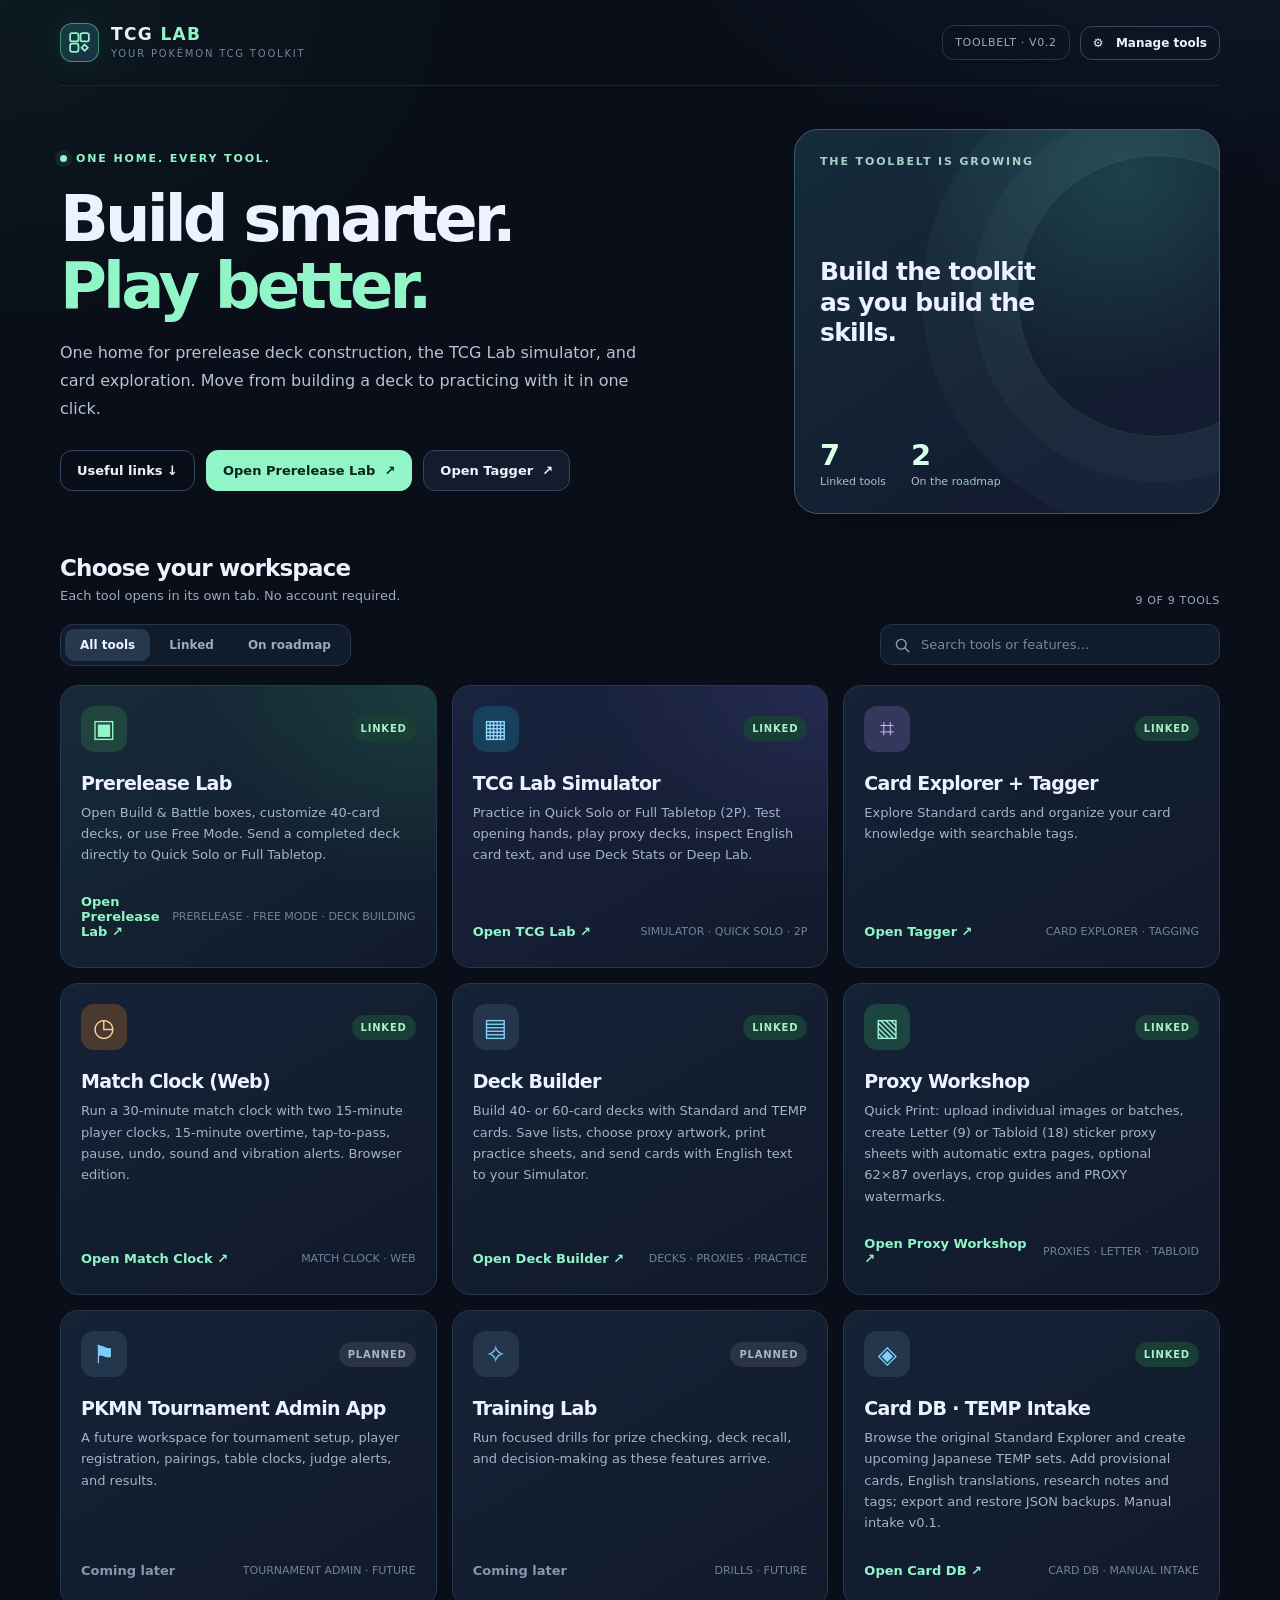
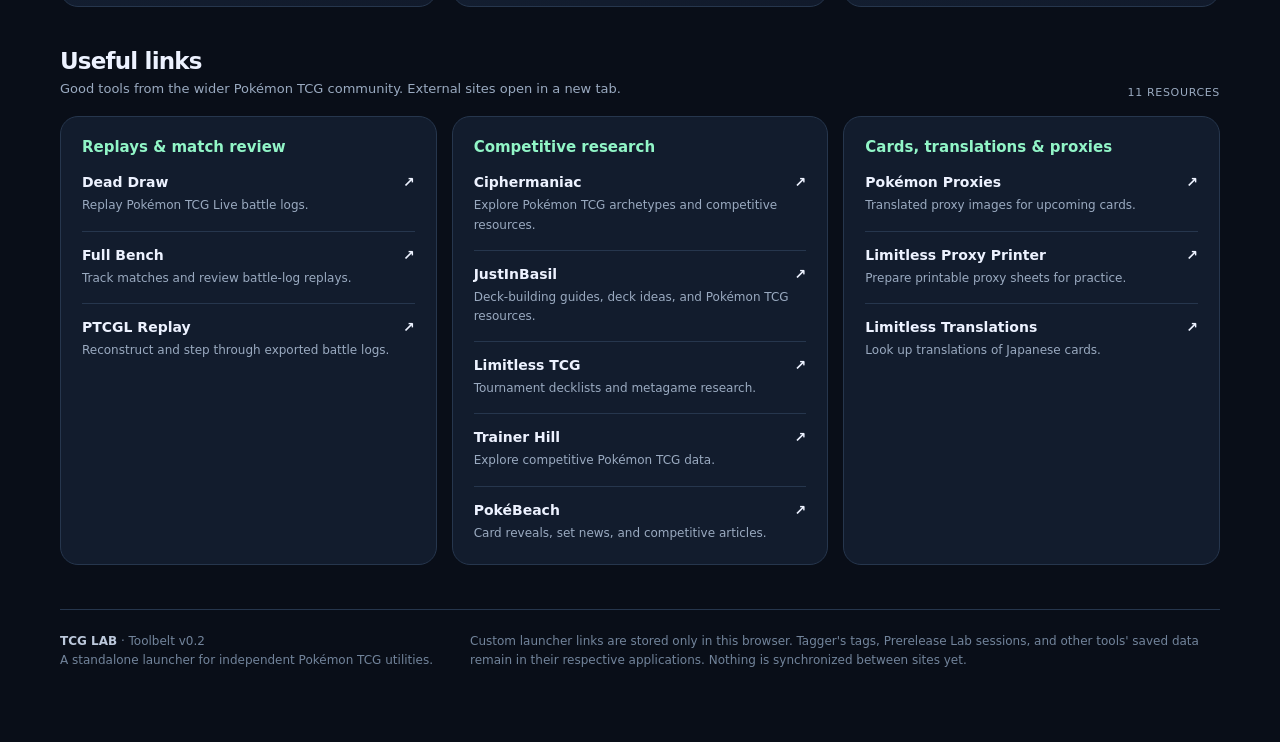
==== commit 06df9ce4: "ux(toolbelt): describe Letter/Tabloid print support and stable launcher URL" ====
--- a/public/index.html
+++ b/public/index.html
@@ -50,7 +50,7 @@
 {id:'tagger',name:'Card Explorer + Tagger',desc:'Explore Standard cards and organize your card knowledge with searchable tags.',meta:'CARD EXPLORER · TAGGING',icon:'⌗',url:'https://taggerv1.pages.dev/',cta:'Open Tagger',keywords:'tags card database standard knowledge browse'},
 {id:'clock',name:'Match Clock (Web)',desc:'Run a 30-minute match clock with two 15-minute player clocks, 15-minute overtime, tap-to-pass, pause, undo, sound and vibration alerts. Browser edition.',meta:'MATCH CLOCK · WEB',icon:'◷',url:'https://mute-dust-0d50.forcoin99.workers.dev/clock.html',cta:'Open Match Clock',keywords:'pokemon match time timer clock tournament turns overtime web'},
 {id:'deckbuilder',name:'Deck Builder',desc:'Build 40- or 60-card decks with Standard and TEMP cards. Save lists, choose proxy artwork, print practice sheets, and send cards with English text to your Simulator.',meta:'DECKS · PROXIES · PRACTICE',icon:'▤',url:'https://mute-dust-0d50.forcoin99.workers.dev/deck-builder.html',cta:'Open Deck Builder',keywords:'decks build import export save 40 60 proxy future sets simulator practice print'},
-{id:'proxy',name:'Proxy Workshop',desc:'Quick Print: click an empty slot to add a card image, print up to 18 cards at 63 × 88 mm on 11×17 paper, and adjust the PROXY watermark opacity. No account or server needed.',meta:'PROXIES · 11×17 · QUICK PRINT',icon:'▧',url:'./proxy-workshop.html',cta:'Open Proxy Workshop',keywords:'proxy workshop sticker card print printing 11x17 tabloid template watermark upload images custom cards'},
+{id:'proxy',name:'Proxy Workshop',desc:'Quick Print: upload individual images or batches, create Letter (9) or Tabloid (18) sticker proxy sheets with automatic extra pages, optional 62×87 overlays, crop guides and PROXY watermarks.',meta:'PROXIES · LETTER · TABLOID',icon:'▧',url:'https://mute-dust-0d50.forcoin99.workers.dev/proxy-workshop.html',cta:'Open Proxy Workshop',keywords:'proxy workshop sticker card print printing 8.5x11 11x17 letter tabloid template watermark upload image offline crop cutting guides'},
 {id:'tournament-admin',name:'PKMN Tournament Admin App',desc:'A future workspace for tournament setup, player registration, pairings, table clocks, judge alerts, and results.',meta:'TOURNAMENT ADMIN · FUTURE',icon:'⚑',url:'',cta:'Open Tournament Admin',keywords:'pokemon pkmn tournament admin organizer registration players pairings rounds tables judge clock standings results'},
 {id:'training',name:'Training Lab',desc:'Run focused drills for prize checking, deck recall, and decision-making as these features arrive.',meta:'DRILLS · FUTURE',icon:'✧',url:'',cta:'Open Training Lab',keywords:'prize checking drills deck recall practice'},
 {id:'release',name:'Card DB · TEMP Intake',desc:'Browse the original Standard Explorer and create upcoming Japanese TEMP sets. Add provisional cards, English translations, research notes and tags; export and restore JSON backups. Manual intake v0.1.',meta:'CARD DB · MANUAL INTAKE',icon:'◈',url:'https://mute-dust-0d50.forcoin99.workers.dev/card-db.html',cta:'Open Card DB',keywords:'new cards Japanese upcoming leaked releases card database temp set translation notes meta research'}
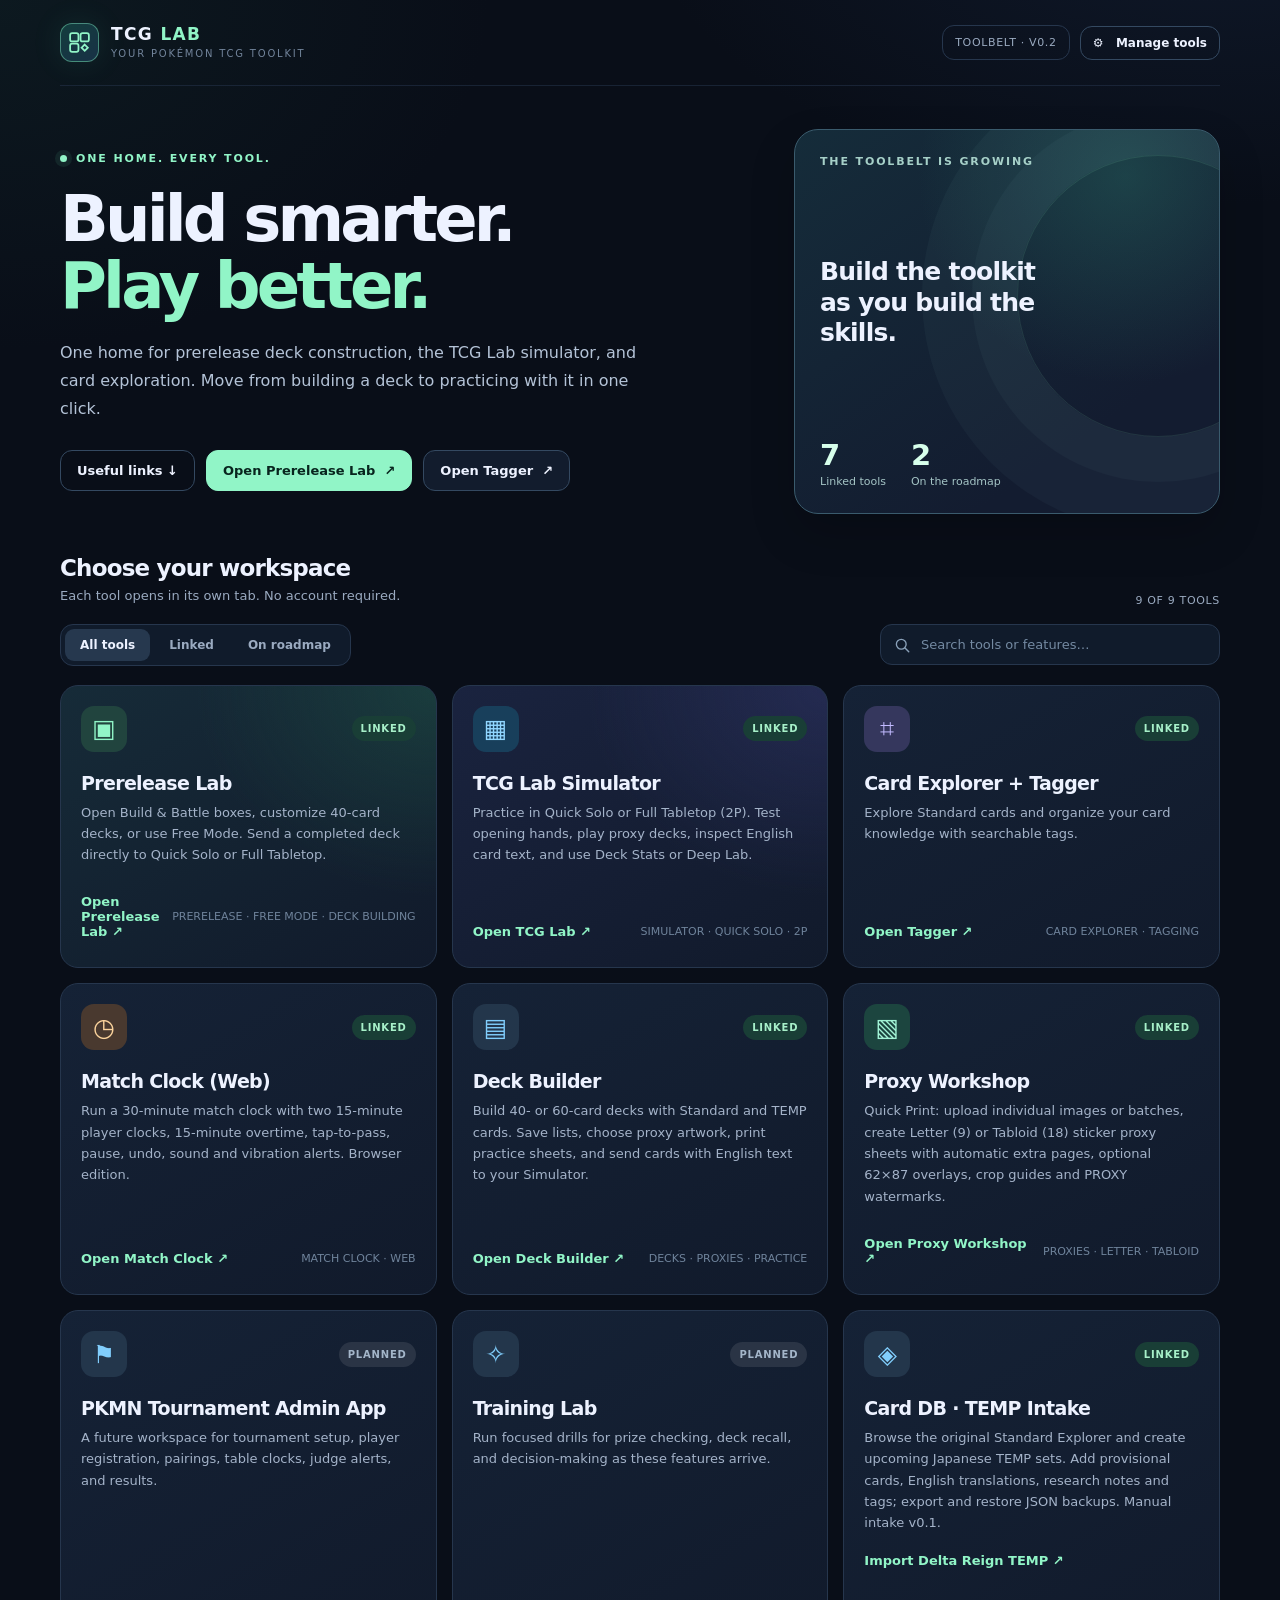
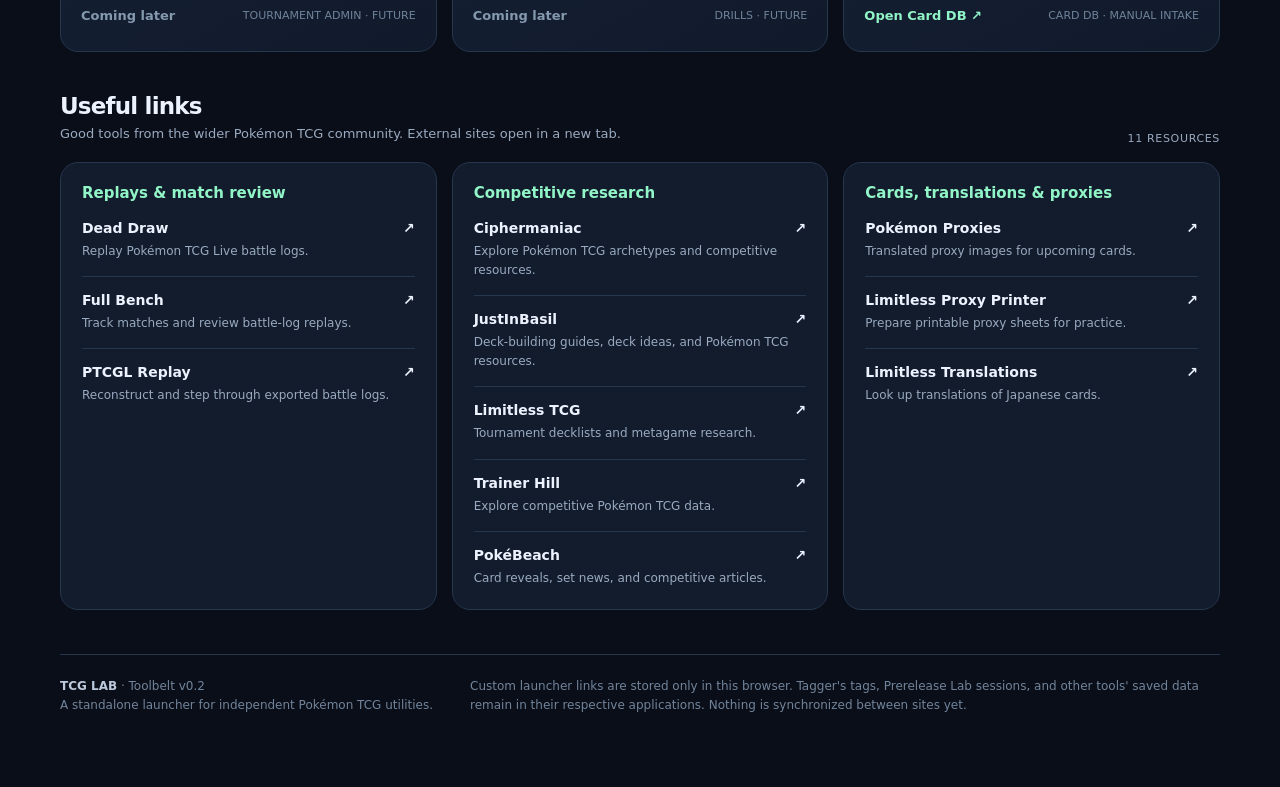
==== commit 7137ef09: "ux(toolbelt): provide one-time Delta Reign TEMP importer from Card DB card" ====
--- a/public/index.html
+++ b/public/index.html
@@ -64,7 +64,7 @@
 function make(tag,cls,txt){let el=document.createElement(tag);if(cls)el.className=cls;if(txt!==undefined)el.textContent=txt;return el}
 function render(){let linked=tools.filter(t=>!!urlFor(t)).length;$('liveCount').textContent=linked;$('plannedCount').textContent=tools.length-linked;const list=tools.filter(t=>(filter==='all'||(filter==='linked')===!!urlFor(t))&&(t.name+' '+t.desc+' '+t.keywords).toLowerCase().includes(term));$('listingCount').textContent=`${list.length} of ${tools.length} tools`;
 const cards=$('cards');cards.replaceChildren();if(!list.length){cards.appendChild(make('div','empty','No tools match your search.'));return}
-for(const t of list){let url=urlFor(t),live=!!url;let card=make('article','tool'+(live?' live':''));card.dataset.id=t.id;let top=make('div','topline');top.append(make('div','tool-icon',t.icon),make('span','badge'+(live?' live':''),live?'LINKED':'PLANNED'));let title=make('h3','',t.name),desc=make('p','',t.desc),bottom=make('div','tool-bottom');let action=make(live?'a':'span','tool-link'+(live?'':' disabled'),live?t.cta+' ↗':'Coming later');if(live){action.href=url;action.target='_blank';action.rel='noopener noreferrer';}bottom.append(action,make('span','tool-meta',t.meta));card.append(top,title,desc,bottom);cards.append(card)}
+for(const t of list){let url=urlFor(t),live=!!url;let card=make('article','tool'+(live?' live':''));card.dataset.id=t.id;let top=make('div','topline');top.append(make('div','tool-icon',t.icon),make('span','badge'+(live?' live':''),live?'LINKED':'PLANNED'));let title=make('h3','',t.name),desc=make('p','',t.desc),bottom=make('div','tool-bottom');if(t.id==='release'){const seedLink=make('a','tool-link','Import Delta Reign TEMP ↗');seedLink.href='./delta-reign-import.html';seedLink.rel='noopener noreferrer';seedLink.target='_blank';seedLink.style.marginTop='8px';desc.appendChild(document.createElement('br'));desc.appendChild(seedLink);}let action=make(live?'a':'span','tool-link'+(live?'':' disabled'),live?t.cta+' ↗':'Coming later');if(live){action.href=url;action.target='_blank';action.rel='noopener noreferrer';}bottom.append(action,make('span','tool-meta',t.meta));card.append(top,title,desc,bottom);cards.append(card)}
 for(const id of ['prerelease','tagger']){const t=tools.find(t=>t.id===id);const a=$(id==='prerelease'?'primaryLink':'secondaryLink');const u=urlFor(t);a.href=u||'#';a.style.display=u?'inline-flex':'none';}
 }
 $('search').addEventListener('input',e=>{term=e.target.value.trim().toLowerCase();render()});
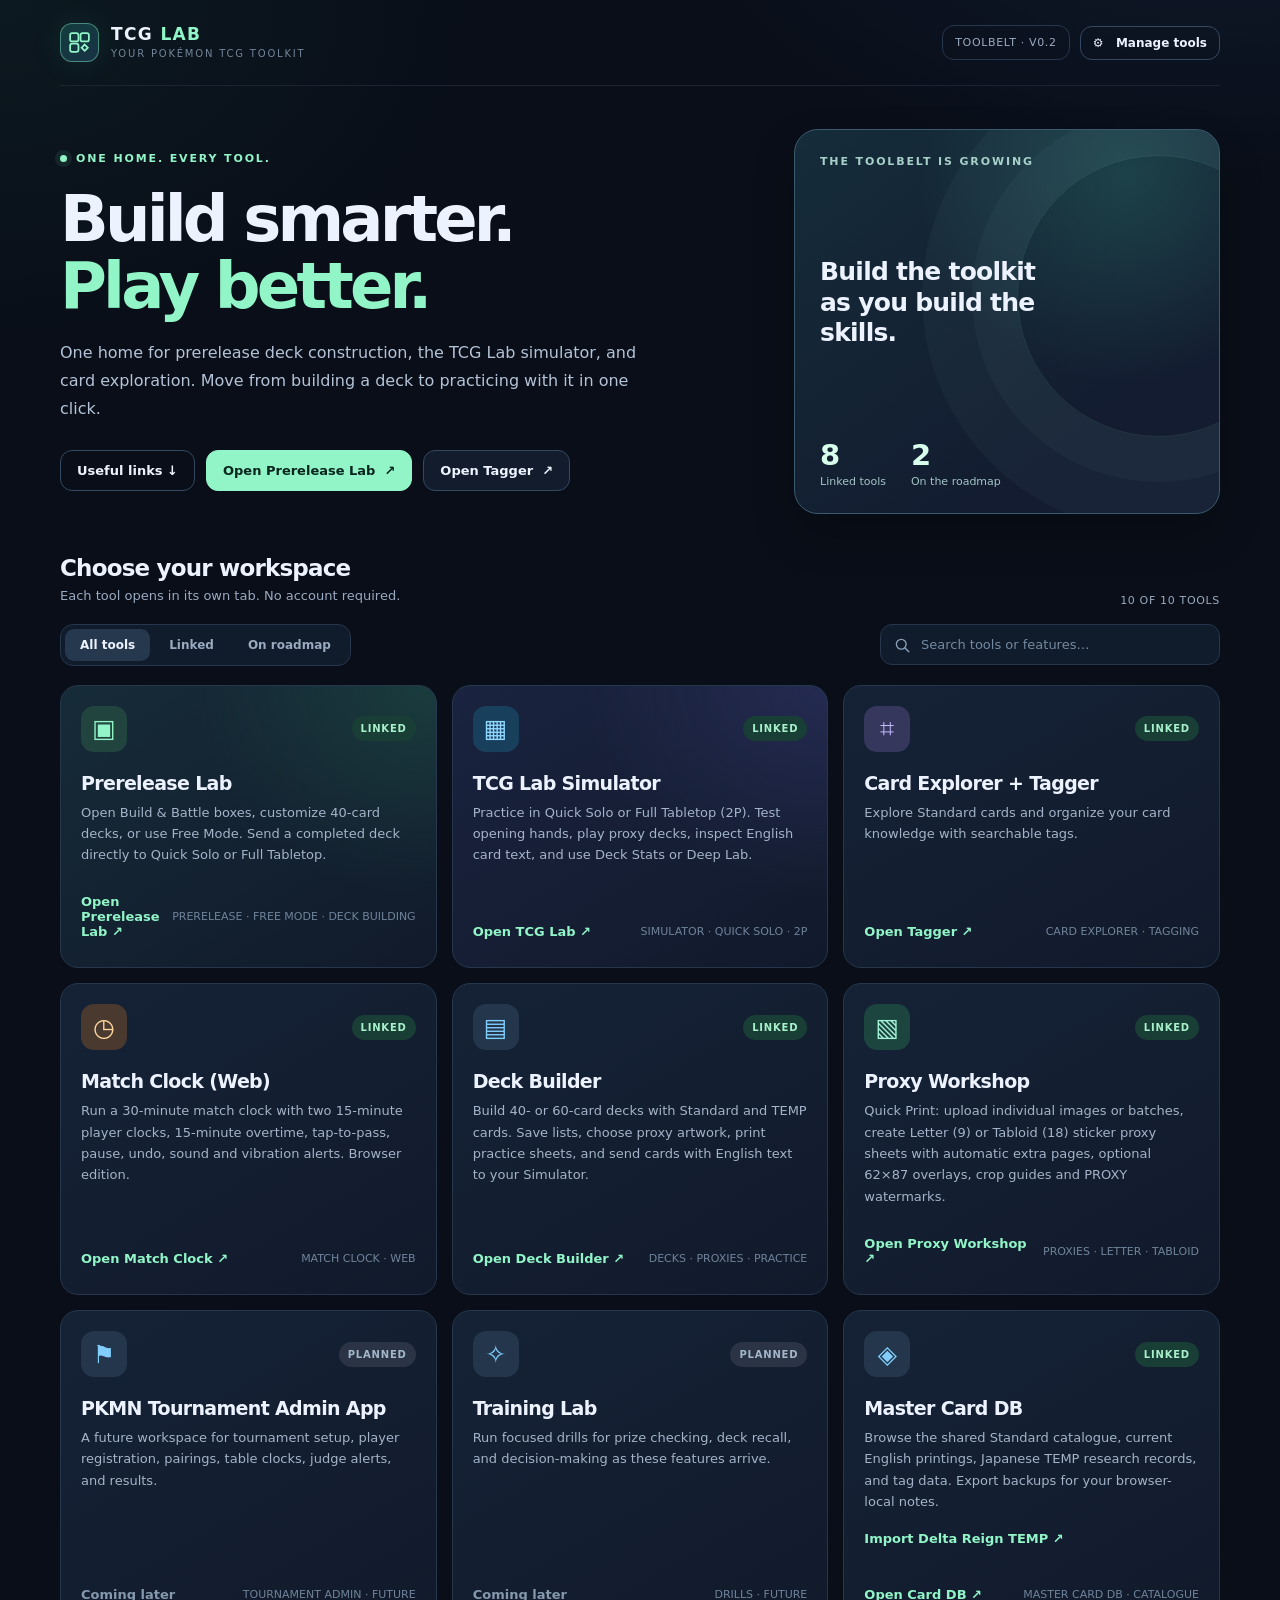
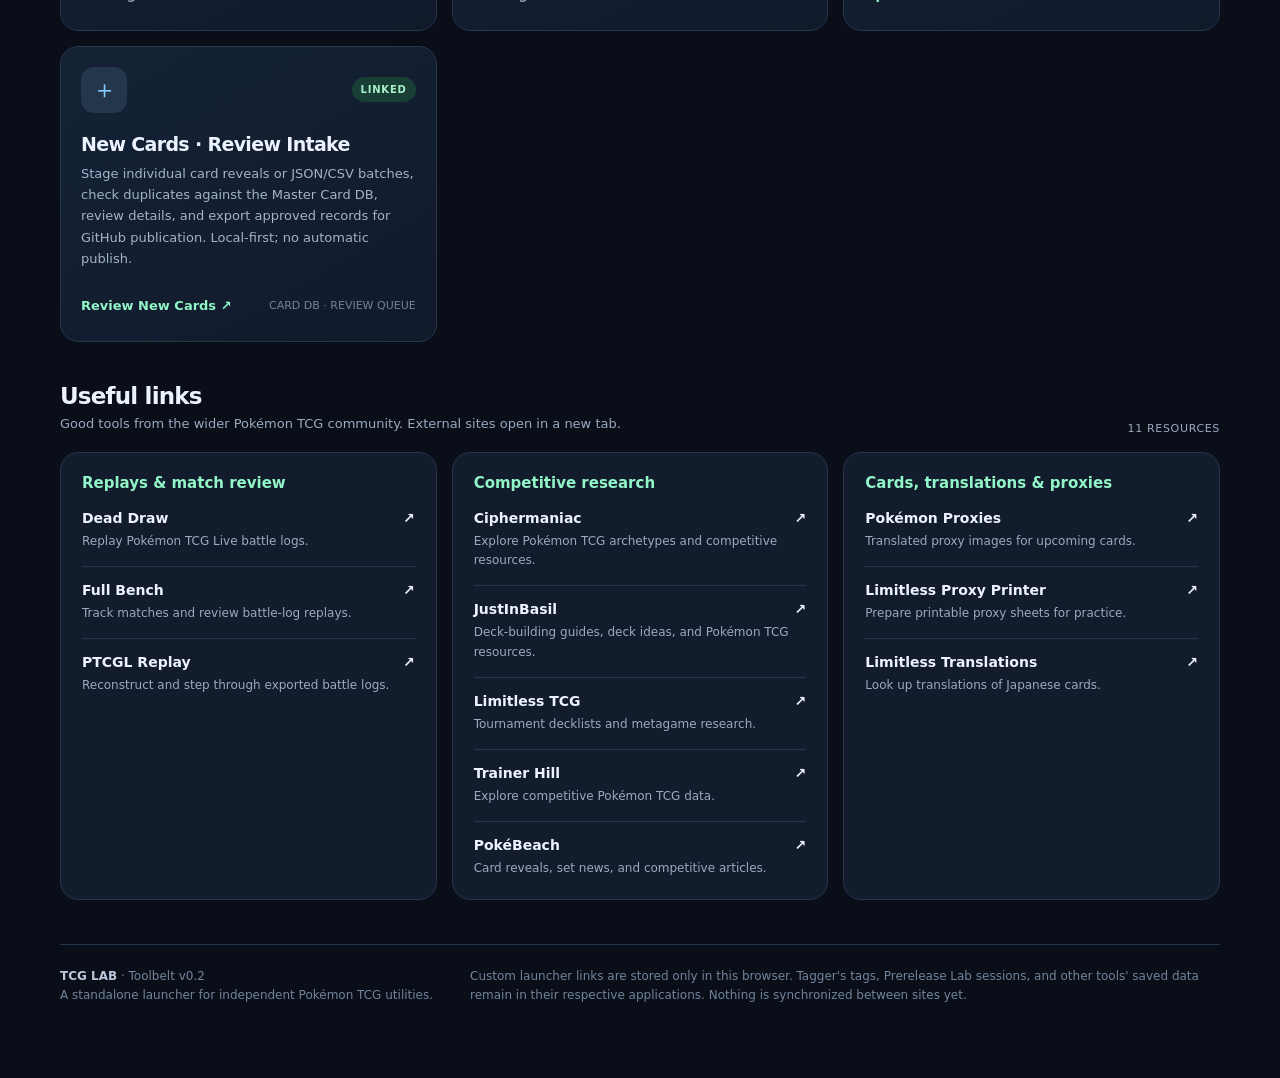
==== commit 476f42e2: "Link the Card DB New Cards review workspace from Toolbelt launcher" ====
--- a/public/index.html
+++ b/public/index.html
@@ -53,7 +53,8 @@
 {id:'proxy',name:'Proxy Workshop',desc:'Quick Print: upload individual images or batches, create Letter (9) or Tabloid (18) sticker proxy sheets with automatic extra pages, optional 62×87 overlays, crop guides and PROXY watermarks.',meta:'PROXIES · LETTER · TABLOID',icon:'▧',url:'https://mute-dust-0d50.forcoin99.workers.dev/proxy-workshop.html',cta:'Open Proxy Workshop',keywords:'proxy workshop sticker card print printing 8.5x11 11x17 letter tabloid template watermark upload image offline crop cutting guides'},
 {id:'tournament-admin',name:'PKMN Tournament Admin App',desc:'A future workspace for tournament setup, player registration, pairings, table clocks, judge alerts, and results.',meta:'TOURNAMENT ADMIN · FUTURE',icon:'⚑',url:'',cta:'Open Tournament Admin',keywords:'pokemon pkmn tournament admin organizer registration players pairings rounds tables judge clock standings results'},
 {id:'training',name:'Training Lab',desc:'Run focused drills for prize checking, deck recall, and decision-making as these features arrive.',meta:'DRILLS · FUTURE',icon:'✧',url:'',cta:'Open Training Lab',keywords:'prize checking drills deck recall practice'},
-{id:'release',name:'Card DB · TEMP Intake',desc:'Browse the original Standard Explorer and create upcoming Japanese TEMP sets. Add provisional cards, English translations, research notes and tags; export and restore JSON backups. Manual intake v0.1.',meta:'CARD DB · MANUAL INTAKE',icon:'◈',url:'https://mute-dust-0d50.forcoin99.workers.dev/card-db.html',cta:'Open Card DB',keywords:'new cards Japanese upcoming leaked releases card database temp set translation notes meta research'}
+{id:'release',name:'Master Card DB',desc:'Browse the shared Standard catalogue, current English printings, Japanese TEMP research records, and tag data. Export backups for your browser-local notes.',meta:'MASTER CARD DB · CATALOGUE',icon:'◈',url:'https://mute-dust-0d50.forcoin99.workers.dev/card-db.html',cta:'Open Card DB',keywords:'cards sets master database standard artwork tags japanese temp research'},
+{id:'card-intake',name:'New Cards · Review Intake',desc:'Stage individual card reveals or JSON/CSV batches, check duplicates against the Master Card DB, review details, and export approved records for GitHub publication. Local-first; no automatic publish.',meta:'CARD DB · REVIEW QUEUE',icon:'＋',url:'https://mute-dust-0d50.forcoin99.workers.dev/card-intake.html',cta:'Review New Cards',keywords:'new cards reveals leaks imports intake card database review approval batch csv json daily'}
 ];
 const storeKey='tcg-lab-toolbelt-links-v1';const $=id=>document.getElementById(id);
 let filter='all',term='',overrides={};
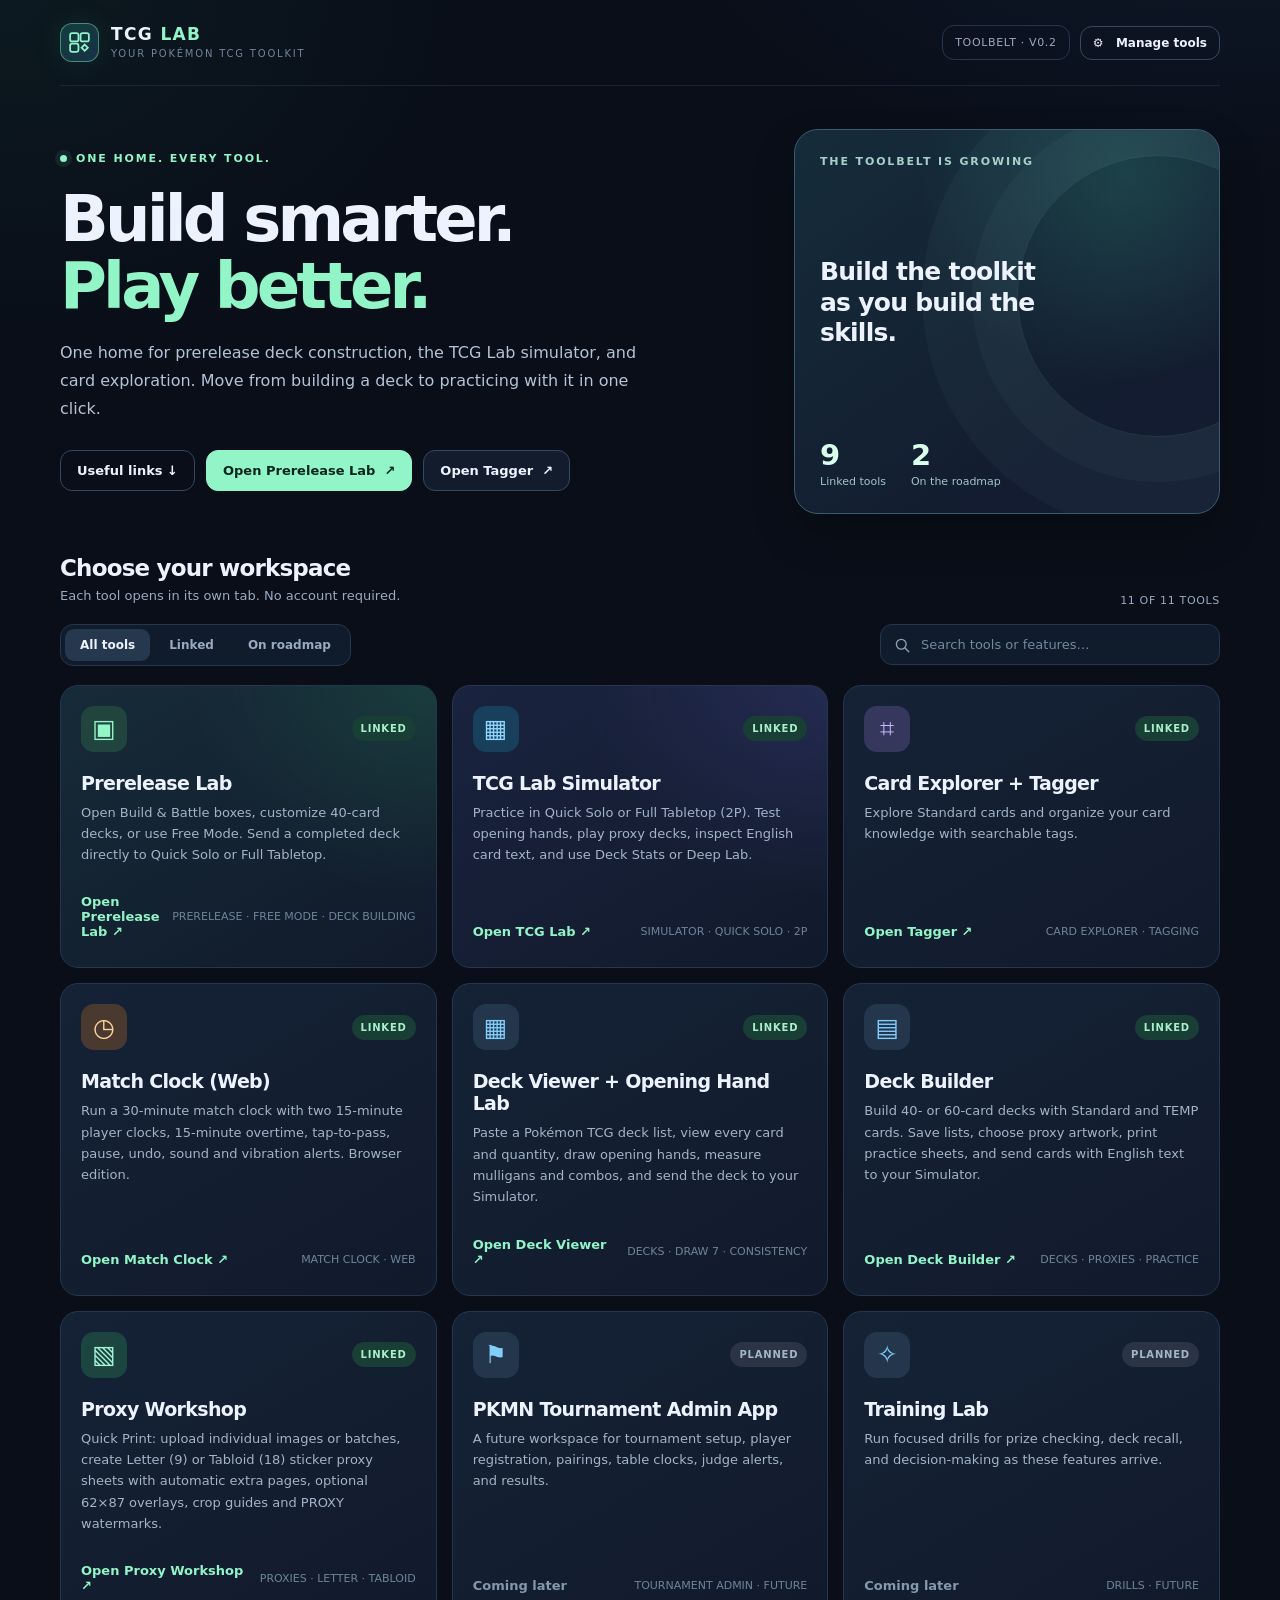
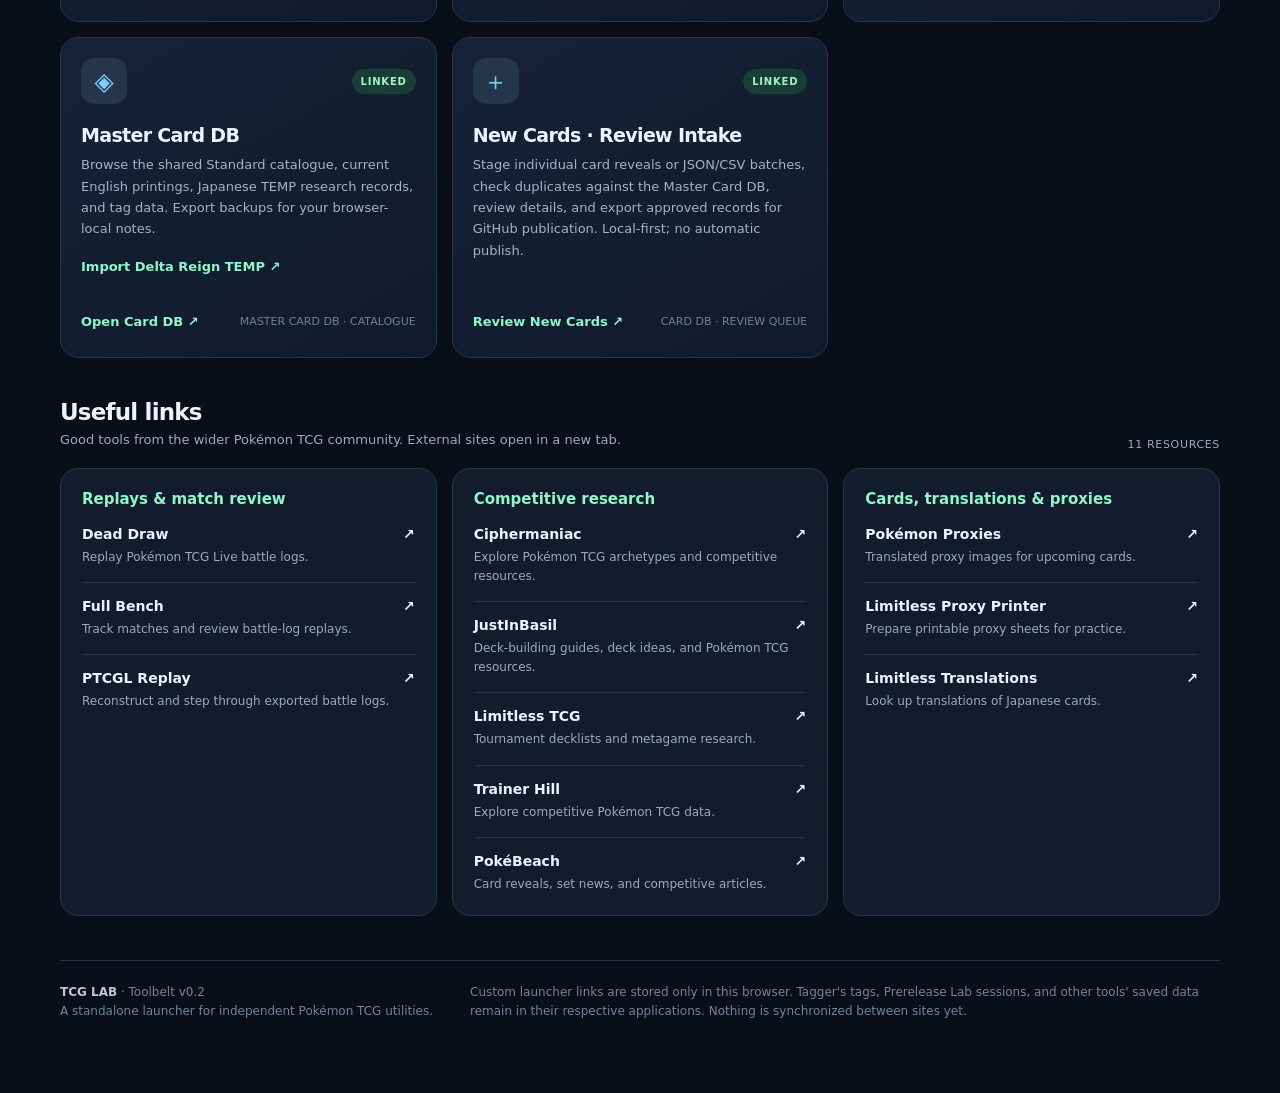
==== commit 2cef86e2: "feat: link opening hand Deck Viewer from Toolbelt launcher" ====
--- a/public/index.html
+++ b/public/index.html
@@ -49,6 +49,7 @@
 {id:'tabletop',name:'TCG Lab Simulator',desc:'Practice in Quick Solo or Full Tabletop (2P). Test opening hands, play proxy decks, inspect English card text, and use Deck Stats or Deep Lab.',meta:'SIMULATOR · QUICK SOLO · 2P',icon:'▦',url:'https://prerelease-lab.pages.dev/simulator.html',cta:'Open TCG Lab',keywords:'solo tabletop multiplayer two player 2P simulator prizes sequencing proxy practice deck stats deep lab'},
 {id:'tagger',name:'Card Explorer + Tagger',desc:'Explore Standard cards and organize your card knowledge with searchable tags.',meta:'CARD EXPLORER · TAGGING',icon:'⌗',url:'https://taggerv1.pages.dev/',cta:'Open Tagger',keywords:'tags card database standard knowledge browse'},
 {id:'clock',name:'Match Clock (Web)',desc:'Run a 30-minute match clock with two 15-minute player clocks, 15-minute overtime, tap-to-pass, pause, undo, sound and vibration alerts. Browser edition.',meta:'MATCH CLOCK · WEB',icon:'◷',url:'https://mute-dust-0d50.forcoin99.workers.dev/clock.html',cta:'Open Match Clock',keywords:'pokemon match time timer clock tournament turns overtime web'},
+{id:'deckviewer',name:'Deck Viewer + Opening Hand Lab',desc:'Paste a Pokémon TCG deck list, view every card and quantity, draw opening hands, measure mulligans and combos, and send the deck to your Simulator.',meta:'DECKS · DRAW 7 · CONSISTENCY',icon:'▦',url:'./deck-viewer.html',cta:'Open Deck Viewer',keywords:'deck viewer opening hand draw seven draw 7 mulligan consistency probability simulator import clipboard paste'},
 {id:'deckbuilder',name:'Deck Builder',desc:'Build 40- or 60-card decks with Standard and TEMP cards. Save lists, choose proxy artwork, print practice sheets, and send cards with English text to your Simulator.',meta:'DECKS · PROXIES · PRACTICE',icon:'▤',url:'https://mute-dust-0d50.forcoin99.workers.dev/deck-builder.html',cta:'Open Deck Builder',keywords:'decks build import export save 40 60 proxy future sets simulator practice print'},
 {id:'proxy',name:'Proxy Workshop',desc:'Quick Print: upload individual images or batches, create Letter (9) or Tabloid (18) sticker proxy sheets with automatic extra pages, optional 62×87 overlays, crop guides and PROXY watermarks.',meta:'PROXIES · LETTER · TABLOID',icon:'▧',url:'https://mute-dust-0d50.forcoin99.workers.dev/proxy-workshop.html',cta:'Open Proxy Workshop',keywords:'proxy workshop sticker card print printing 8.5x11 11x17 letter tabloid template watermark upload image offline crop cutting guides'},
 {id:'tournament-admin',name:'PKMN Tournament Admin App',desc:'A future workspace for tournament setup, player registration, pairings, table clocks, judge alerts, and results.',meta:'TOURNAMENT ADMIN · FUTURE',icon:'⚑',url:'',cta:'Open Tournament Admin',keywords:'pokemon pkmn tournament admin organizer registration players pairings rounds tables judge clock standings results'},
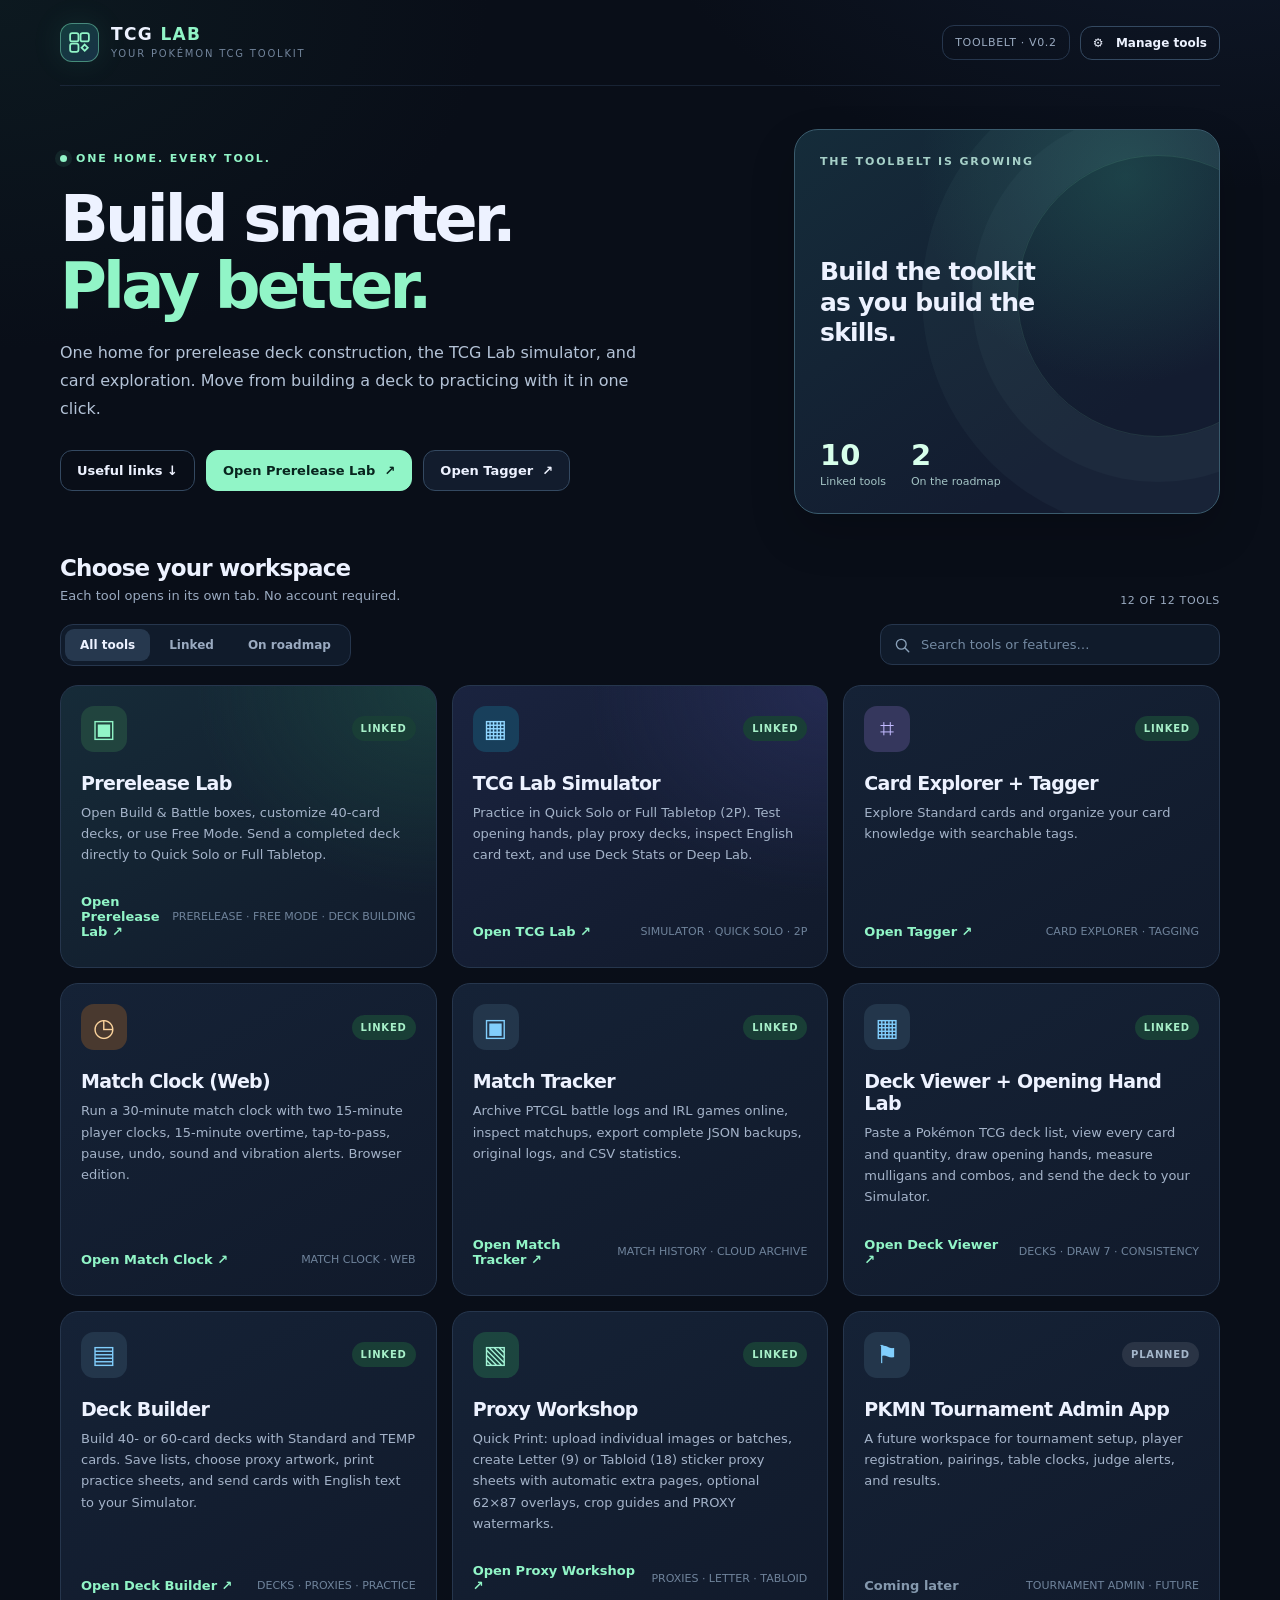
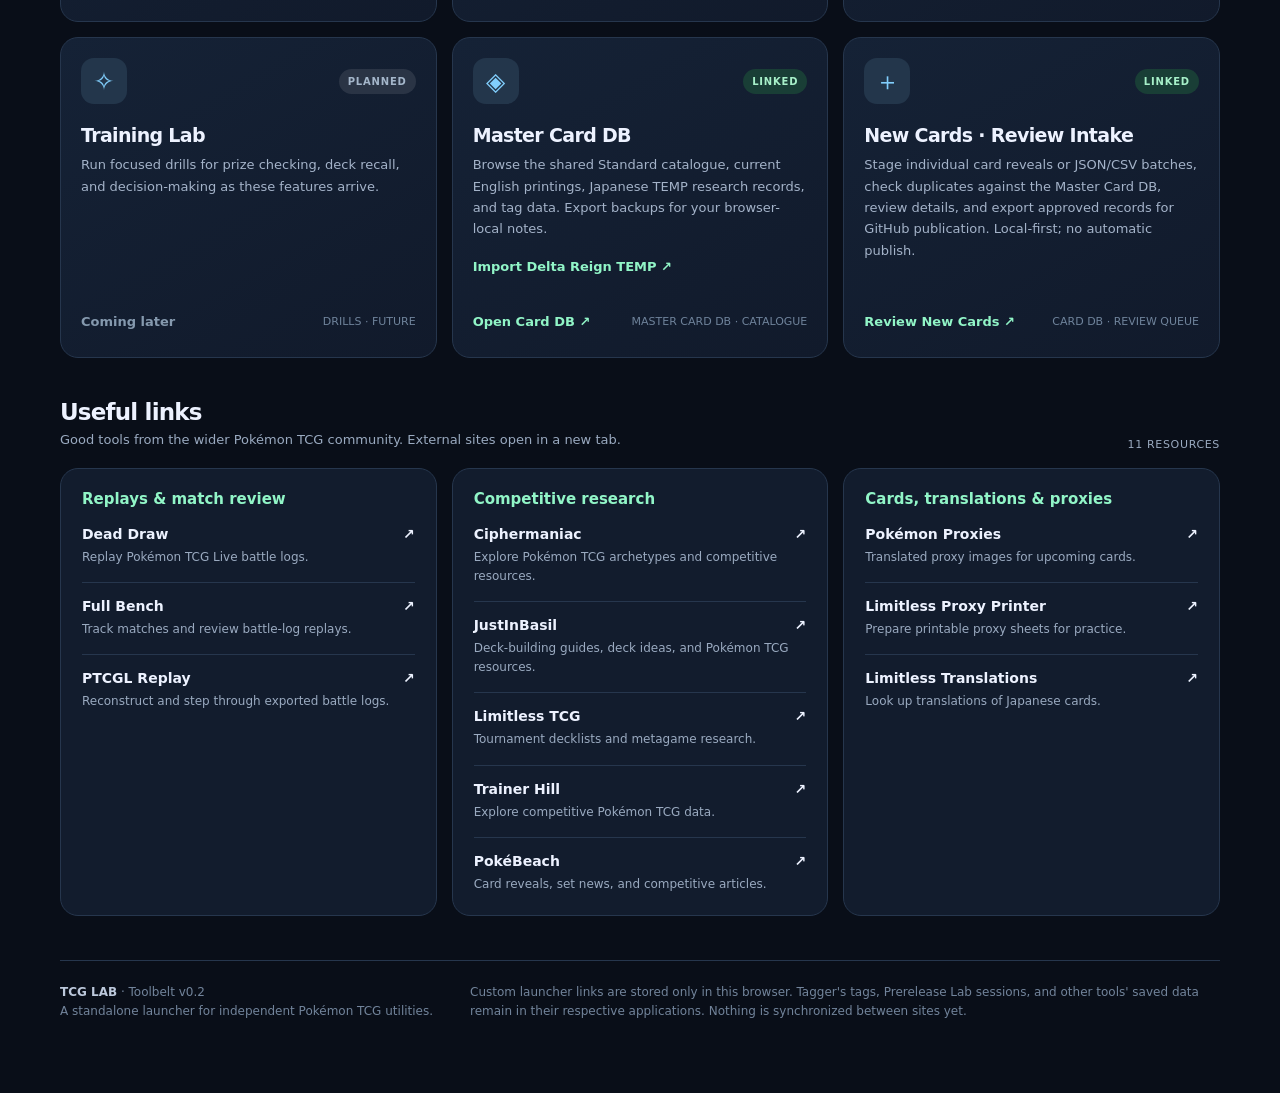
==== commit 717d7c4a: "feat(match-tracker): add cloud match archive to Toolbelt launcher" ====
--- a/public/index.html
+++ b/public/index.html
@@ -49,6 +49,7 @@
 {id:'tabletop',name:'TCG Lab Simulator',desc:'Practice in Quick Solo or Full Tabletop (2P). Test opening hands, play proxy decks, inspect English card text, and use Deck Stats or Deep Lab.',meta:'SIMULATOR · QUICK SOLO · 2P',icon:'▦',url:'https://prerelease-lab.pages.dev/simulator.html',cta:'Open TCG Lab',keywords:'solo tabletop multiplayer two player 2P simulator prizes sequencing proxy practice deck stats deep lab'},
 {id:'tagger',name:'Card Explorer + Tagger',desc:'Explore Standard cards and organize your card knowledge with searchable tags.',meta:'CARD EXPLORER · TAGGING',icon:'⌗',url:'https://taggerv1.pages.dev/',cta:'Open Tagger',keywords:'tags card database standard knowledge browse'},
 {id:'clock',name:'Match Clock (Web)',desc:'Run a 30-minute match clock with two 15-minute player clocks, 15-minute overtime, tap-to-pass, pause, undo, sound and vibration alerts. Browser edition.',meta:'MATCH CLOCK · WEB',icon:'◷',url:'https://mute-dust-0d50.forcoin99.workers.dev/clock.html',cta:'Open Match Clock',keywords:'pokemon match time timer clock tournament turns overtime web'},
+{id:'match-tracker',name:'Match Tracker',desc:'Archive PTCGL battle logs and IRL games online, inspect matchups, export complete JSON backups, original logs, and CSV statistics.',meta:'MATCH HISTORY · CLOUD ARCHIVE',icon:'▣',url:'./match-tracker.html',cta:'Open Match Tracker',keywords:'match tracker battle log archive wins losses statistics cloud D1 JSON CSV export restore'},
 {id:'deckviewer',name:'Deck Viewer + Opening Hand Lab',desc:'Paste a Pokémon TCG deck list, view every card and quantity, draw opening hands, measure mulligans and combos, and send the deck to your Simulator.',meta:'DECKS · DRAW 7 · CONSISTENCY',icon:'▦',url:'./deck-viewer.html',cta:'Open Deck Viewer',keywords:'deck viewer opening hand draw seven draw 7 mulligan consistency probability simulator import clipboard paste'},
 {id:'deckbuilder',name:'Deck Builder',desc:'Build 40- or 60-card decks with Standard and TEMP cards. Save lists, choose proxy artwork, print practice sheets, and send cards with English text to your Simulator.',meta:'DECKS · PROXIES · PRACTICE',icon:'▤',url:'https://mute-dust-0d50.forcoin99.workers.dev/deck-builder.html',cta:'Open Deck Builder',keywords:'decks build import export save 40 60 proxy future sets simulator practice print'},
 {id:'proxy',name:'Proxy Workshop',desc:'Quick Print: upload individual images or batches, create Letter (9) or Tabloid (18) sticker proxy sheets with automatic extra pages, optional 62×87 overlays, crop guides and PROXY watermarks.',meta:'PROXIES · LETTER · TABLOID',icon:'▧',url:'https://mute-dust-0d50.forcoin99.workers.dev/proxy-workshop.html',cta:'Open Proxy Workshop',keywords:'proxy workshop sticker card print printing 8.5x11 11x17 letter tabloid template watermark upload image offline crop cutting guides'},
